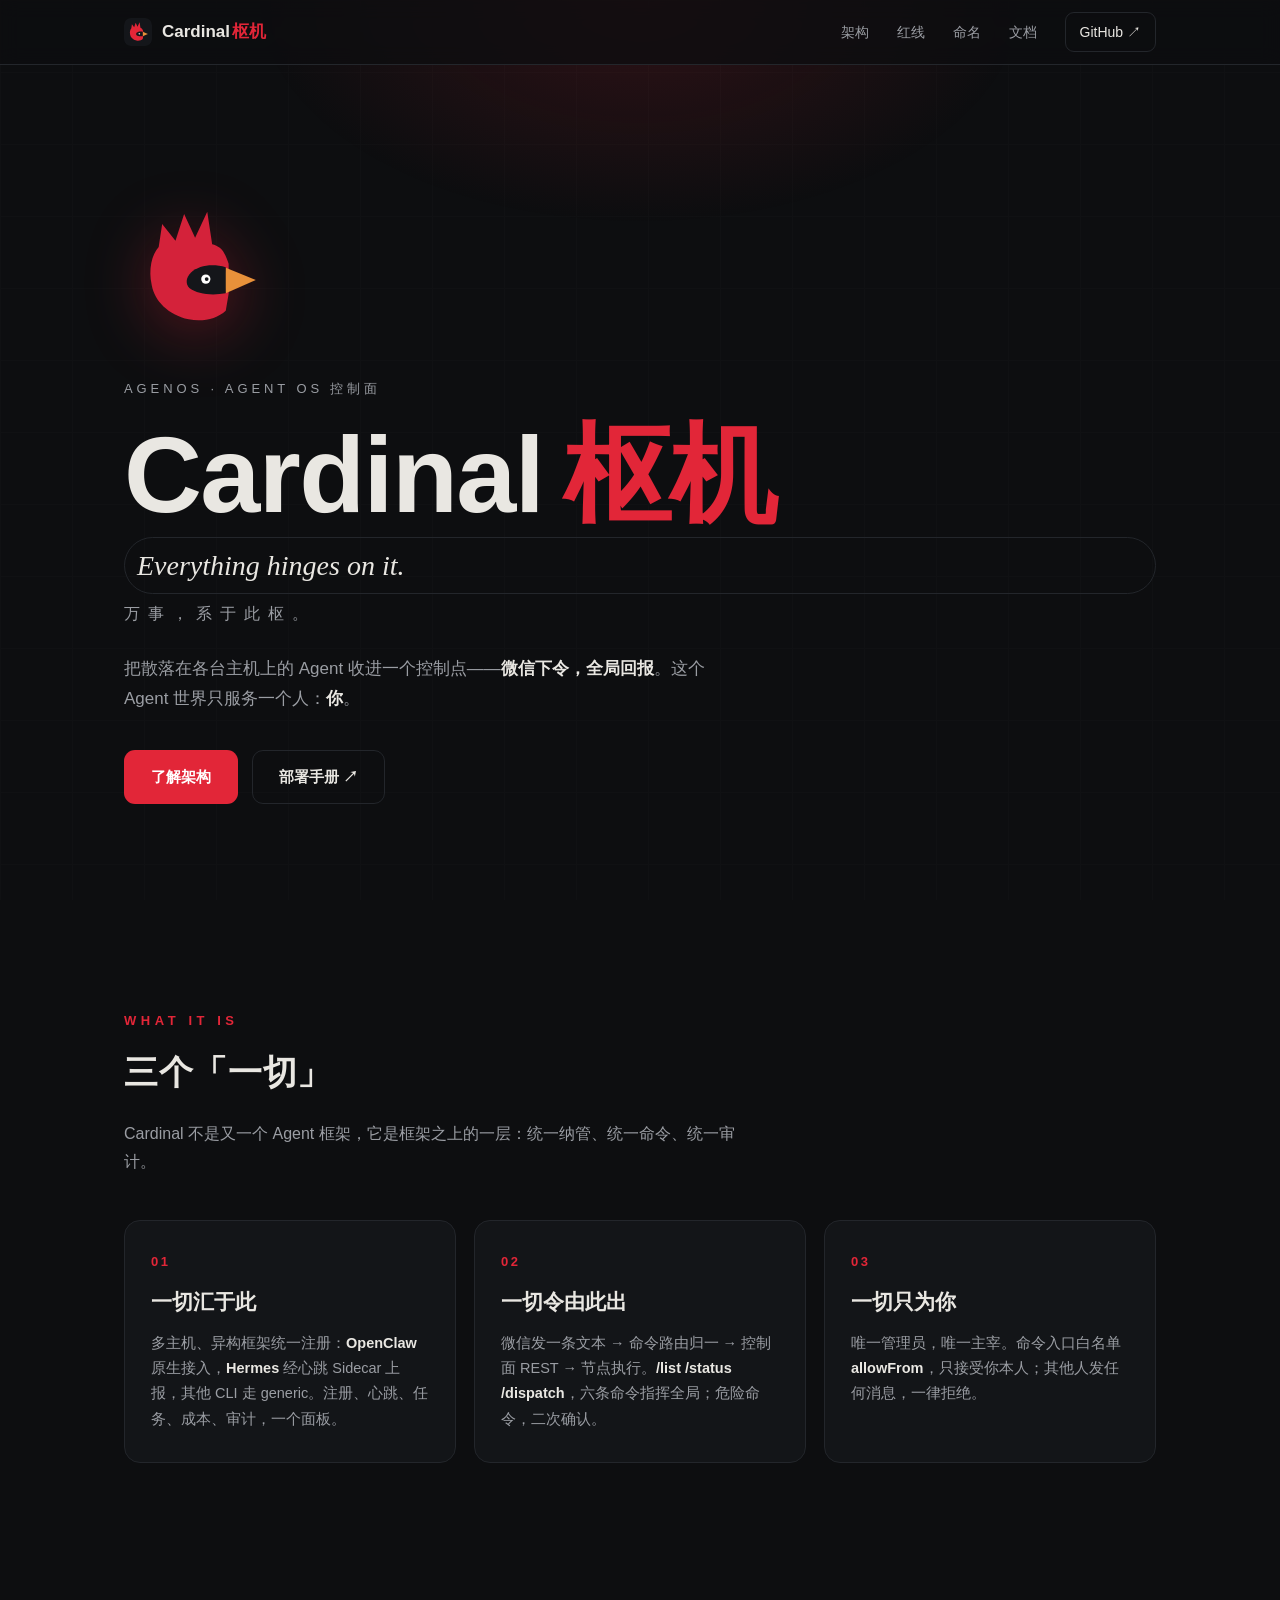
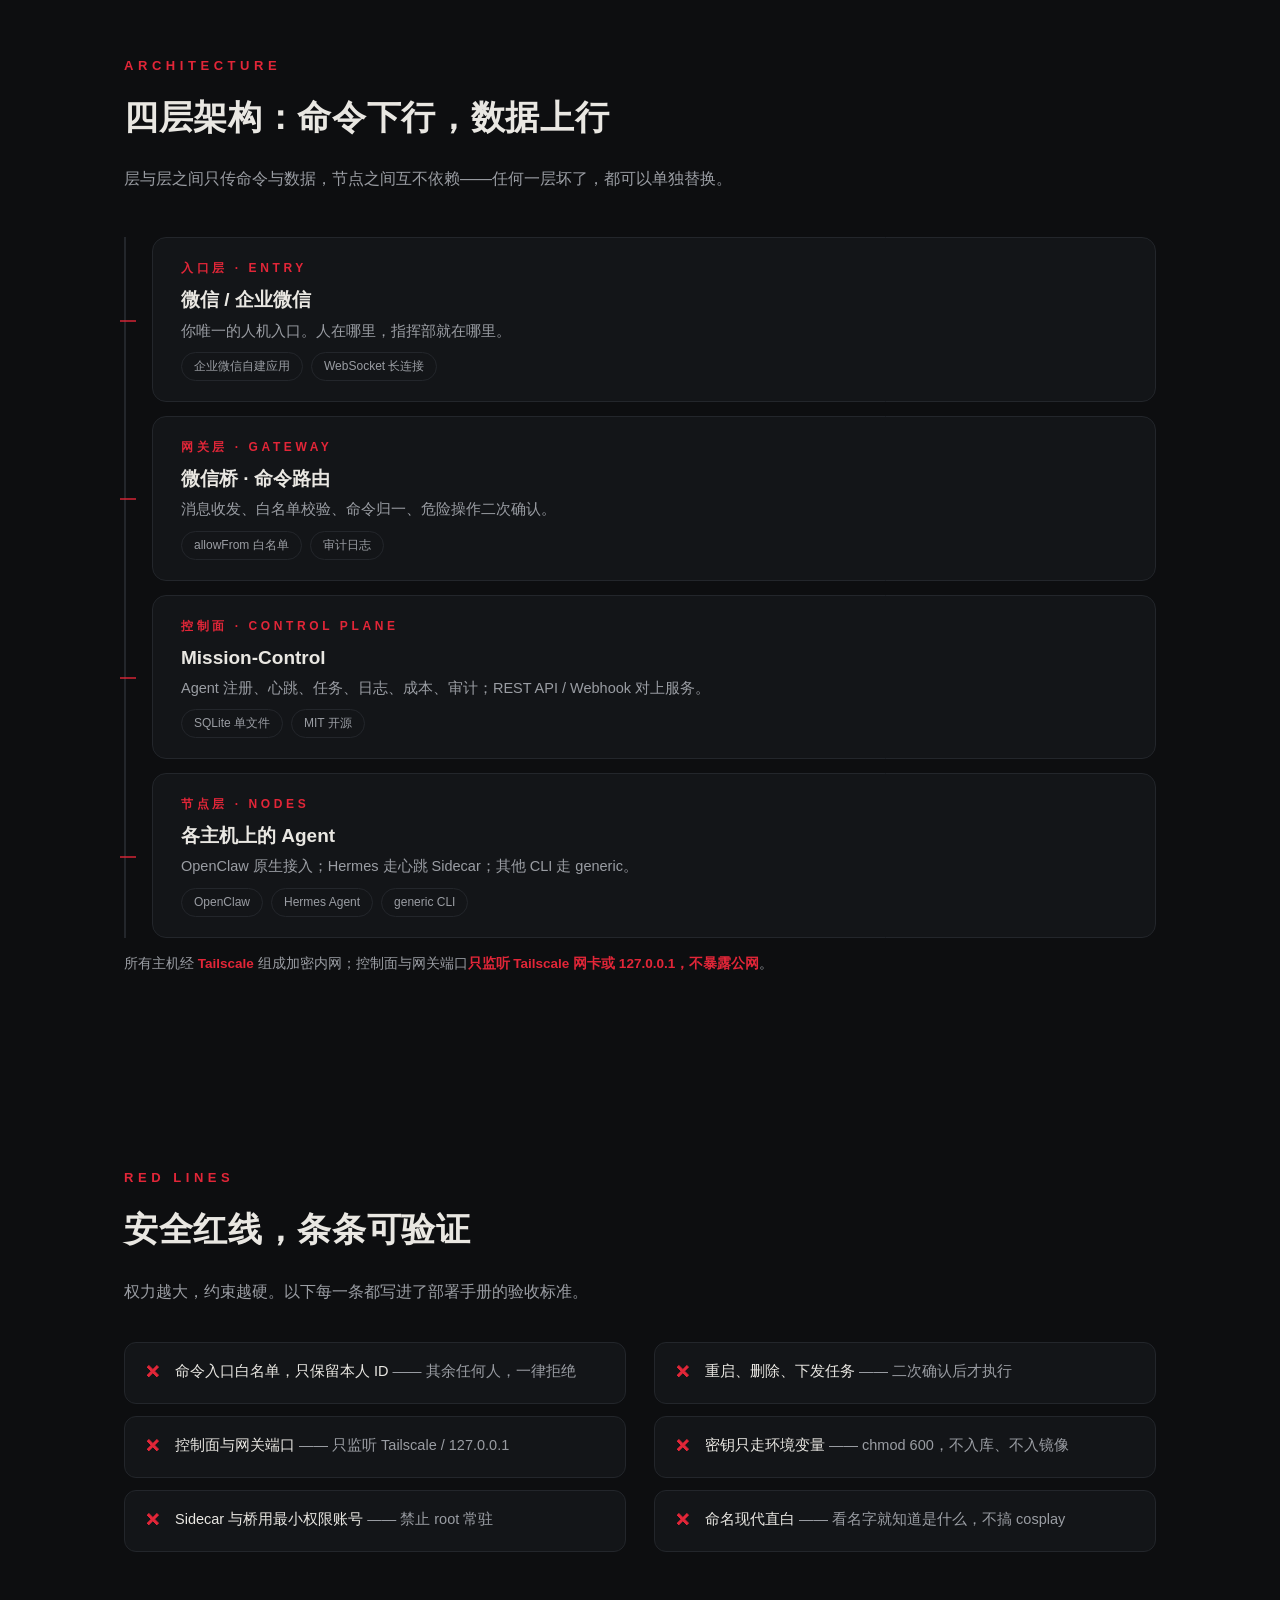
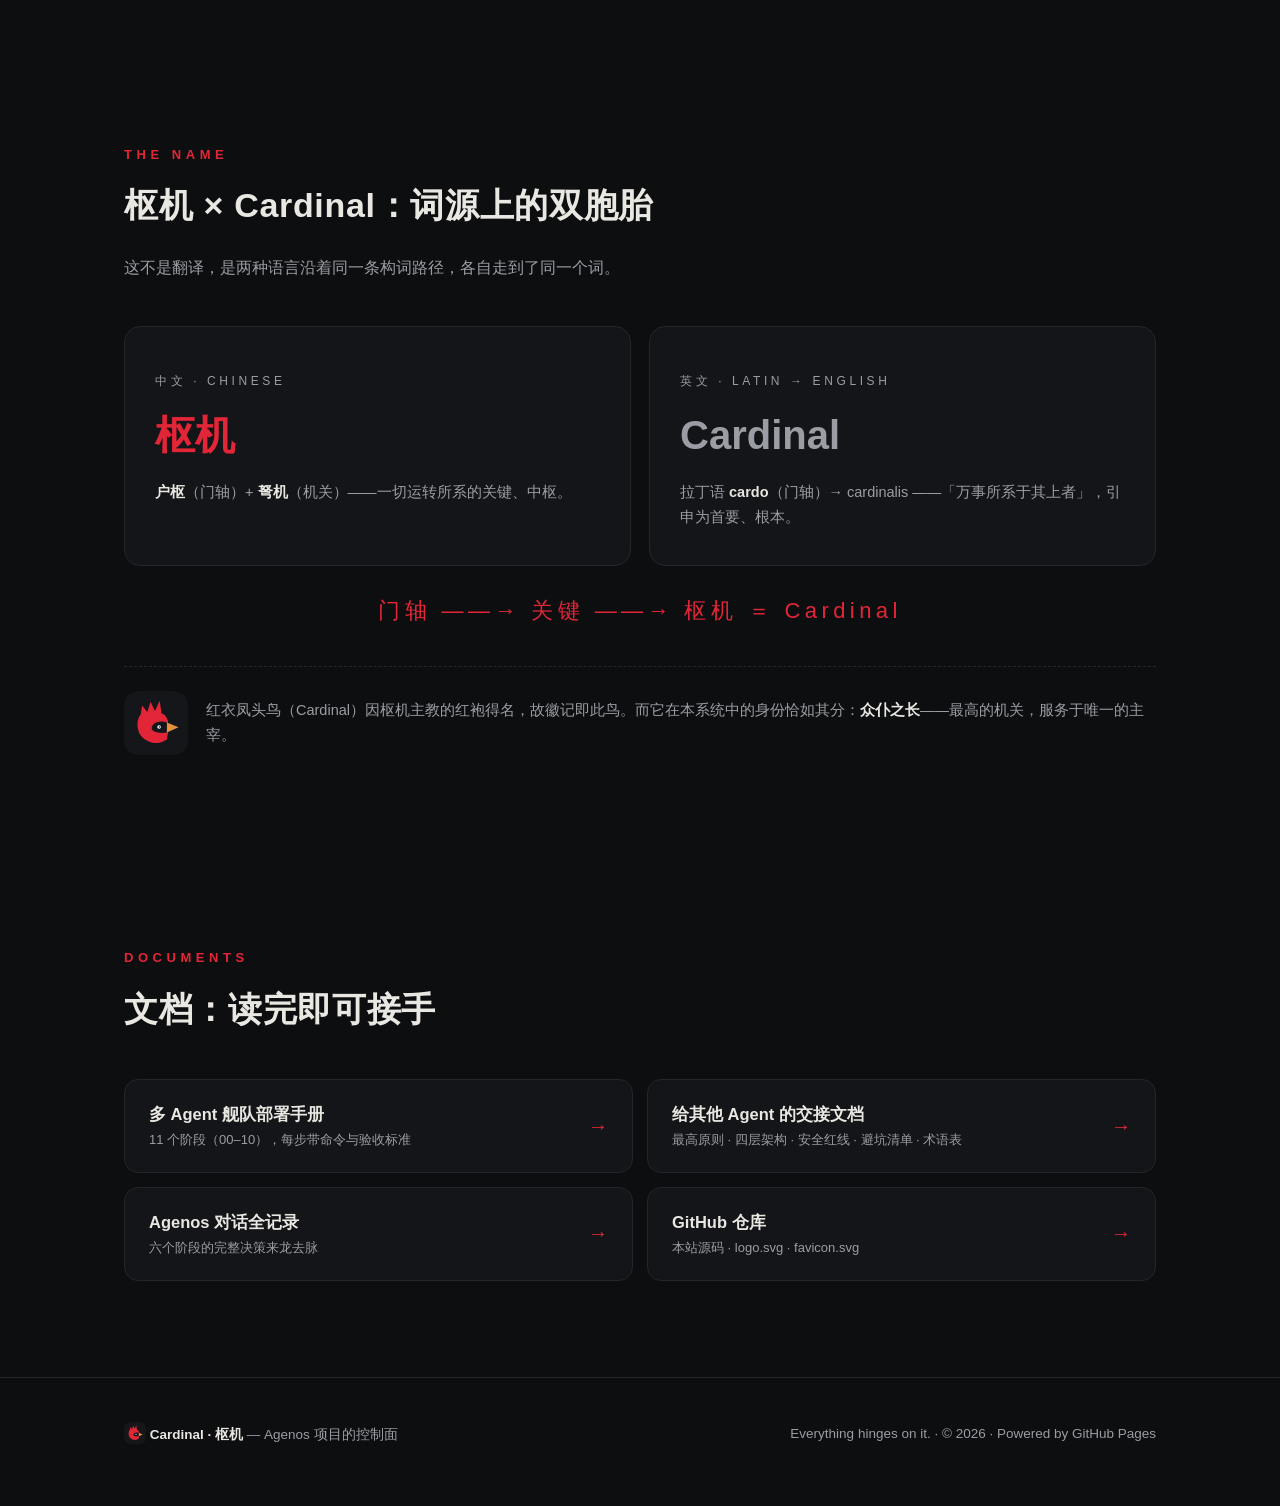
==== index.html @ f81f1de9 "Cardinal · 枢机 — official site - flat geometric cardinal bird logo (logo.svg / favicon.svg) - single-" ====
<!doctype html>
<html lang="zh-CN">
<head>
<meta charset="utf-8">
<meta name="viewport" content="width=device-width, initial-scale=1">
<title>Cardinal · 枢机 — 你的 Agent 世界的控制面</title>
<meta name="description" content="Cardinal（枢机）：把散落在各主机上的 Agent 收进一个控制点。微信下令，全局回报，只服务你一个人。Agenos 项目的控制面品牌。">
<link rel="icon" type="image/svg+xml" href="favicon.svg">
<meta property="og:title" content="Cardinal · 枢机">
<meta property="og:description" content="Everything hinges on it. 万事，系于此枢。">
<style>
  :root{
    --bg:#0D0E10; --bg2:#131518; --line:#23262B;
    --text:#E9E7E2; --muted:#9A9DA3;
    --red:#E22638; --red-deep:#A8122B; --amber:#E8913A;
  }
  *{box-sizing:border-box;margin:0;padding:0}
  html{scroll-behavior:smooth}
  body{
    background:var(--bg);color:var(--text);
    font-family:-apple-system,"Segoe UI","PingFang SC","Microsoft YaHei",sans-serif;
    line-height:1.75;-webkit-font-smoothing:antialiased;
  }
  /* 环境底纹：极淡网格 + 顶部红晕 */
  body::before{
    content:"";position:fixed;inset:0;z-index:-2;
    background-image:linear-gradient(var(--line) 1px,transparent 1px),linear-gradient(90deg,var(--line) 1px,transparent 1px);
    background-size:72px 72px;opacity:.14;
  }
  body::after{
    content:"";position:fixed;left:50%;top:-320px;transform:translateX(-50%);
    width:1100px;height:640px;z-index:-1;border-radius:50%;
    background:radial-gradient(closest-side,rgba(226,38,56,.16),transparent 70%);
    pointer-events:none;
  }
  .serif{font-family:Georgia,"Times New Roman",serif;font-style:italic}
  a{color:inherit;text-decoration:none}
  .wrap{max-width:1080px;margin:0 auto;padding:0 24px}
  section{padding:96px 0}
  .kicker{color:var(--red);font-size:13px;letter-spacing:.35em;text-transform:uppercase;font-weight:700}
  h2{font-size:34px;font-weight:800;margin:10px 0 18px;letter-spacing:.02em}
  .lead{color:var(--muted);max-width:640px}

  /* nav */
  nav{position:sticky;top:0;z-index:10;backdrop-filter:blur(10px);
    background:rgba(13,14,16,.78);border-bottom:1px solid var(--line)}
  .nav{display:flex;align-items:center;gap:28px;height:64px}
  .brand{display:flex;align-items:center;gap:10px;font-weight:800;font-size:17px}
  .brand img{width:28px;height:28px;border-radius:7px}
  .brand .zh{color:var(--red);margin-left:2px}
  .nav .sp{flex:1}
  .nav a.item{color:var(--muted);font-size:14px;transition:color .2s}
  .nav a.item:hover{color:var(--text)}
  .nav a.gh{border:1px solid var(--line);border-radius:9px;padding:7px 14px;font-size:14px;transition:.2s}
  .nav a.gh:hover{border-color:var(--red);color:var(--red)}

  /* hero */
  .hero{padding:130px 0 110px;text-align:left}
  .hero .eyebrow{color:var(--muted);font-size:13px;letter-spacing:.3em;text-transform:uppercase}
  .hero h1{font-size:clamp(56px,9vw,108px);font-weight:900;line-height:1.04;letter-spacing:-.015em;margin:18px 0 6px}
  .hero h1 .zh{color:var(--red);margin-left:.18em}
  .hero .tag{font-size:clamp(20px,3vw,28px);color:var(--text);opacity:.9}
  .hero .tag-zh{color:var(--muted);font-size:16px;margin-top:6px;letter-spacing:.5em}
  .hero p.desc{color:var(--muted);max-width:600px;margin:26px 0 36px;font-size:17px}
  .hero p.desc b{color:var(--text);font-weight:700}
  .cta{display:flex;gap:14px;flex-wrap:wrap}
  .btn{display:inline-block;border-radius:11px;padding:13px 26px;font-weight:700;font-size:15px;transition:.2s;border:1px solid transparent}
  .btn.primary{background:var(--red);color:#fff}
  .btn.primary:hover{background:#F0354D;transform:translateY(-1px)}
  .btn.ghost{border-color:var(--line);color:var(--text)}
  .btn.ghost:hover{border-color:var(--red);color:var(--red)}
  .hero .logo{width:148px;height:148px;margin-bottom:26px;filter:drop-shadow(0 12px 32px rgba(226,38,56,.35))}

  /* 三卡 */
  .grid3{display:grid;grid-template-columns:repeat(3,1fr);gap:18px;margin-top:44px}
  .card{background:var(--bg2);border:1px solid var(--line);border-radius:16px;padding:30px 26px;transition:.25s}
  .card:hover{border-color:rgba(226,38,56,.55);transform:translateY(-3px)}
  .card .no{font-size:13px;color:var(--red);font-weight:800;letter-spacing:.2em}
  .card h3{font-size:21px;margin:10px 0 10px}
  .card p{color:var(--muted);font-size:14.5px}
  .card p b{color:var(--text)}

  /* 架构层叠 */
  .layers{margin-top:44px;border-left:2px solid var(--line);padding-left:0}
  .layer{position:relative;padding:20px 28px;border:1px solid var(--line);border-radius:14px;background:var(--bg2);margin:0 0 14px 26px}
  .layer::before{content:"";position:absolute;left:-33px;top:50%;width:16px;height:2px;background:var(--red);opacity:.7}
  .layer .role{font-size:12px;letter-spacing:.3em;color:var(--red);font-weight:800;text-transform:uppercase}
  .layer h3{font-size:19px;margin:4px 0 2px}
  .layer p{color:var(--muted);font-size:14.5px}
  .layer .tags{margin-top:8px;display:flex;gap:8px;flex-wrap:wrap}
  .tag{font-size:12px;color:var(--muted);border:1px solid var(--line);border-radius:999px;padding:3px 12px}
  .flownote{color:var(--muted);font-size:13.5px;margin-top:10px}
  .flownote b{color:var(--red)}

  /* 红线 */
  .rules{margin-top:36px;display:grid;grid-template-columns:1fr 1fr;gap:12px 28px}
  .rule{display:flex;gap:14px;align-items:flex-start;background:var(--bg2);border:1px solid var(--line);border-radius:12px;padding:16px 20px}
  .rule .dot{color:var(--red);font-weight:900;font-size:16px;line-height:1.75}
  .rule p{font-size:14.5px;color:var(--text)}
  .rule p span{color:var(--muted)}

  /* 命名 */
  .namegrid{display:grid;grid-template-columns:1fr 1fr;gap:18px;margin-top:44px}
  .namecard{background:var(--bg2);border:1px solid var(--line);border-radius:16px;padding:34px 30px}
  .namecard .lang{color:var(--muted);font-size:12px;letter-spacing:.3em;text-transform:uppercase}
  .namecard .word{font-size:40px;font-weight:900;margin:8px 0 2px}
  .namecard .word.red{color:var(--red)}
  .namecard p{color:var(--muted);font-size:14.5px;margin-top:10px}
  .namecard p b{color:var(--text)}
  .eq{ text-align:center;color:var(--red);font-size:22px;margin:26px 0 0;letter-spacing:.2em}
  .birdnote{margin-top:36px;border-top:1px dashed var(--line);padding-top:24px;color:var(--muted);font-size:14.5px;display:flex;gap:18px;align-items:center}
  .birdnote img{width:64px;height:64px;flex:none;border-radius:14px}

  /* 文档 */
  .docs{display:grid;grid-template-columns:repeat(2,1fr);gap:14px;margin-top:40px}
  .doc{display:flex;justify-content:space-between;align-items:center;gap:16px;background:var(--bg2);
    border:1px solid var(--line);border-radius:14px;padding:20px 24px;transition:.2s}
  .doc:hover{border-color:var(--red);transform:translateY(-2px)}
  .doc h4{font-size:16.5px}
  .doc p{color:var(--muted);font-size:13px}
  .doc .arrow{color:var(--red);font-size:20px}

  footer{border-top:1px solid var(--line);padding:44px 0 60px;color:var(--muted);font-size:13.5px}
  footer .wrap{display:flex;justify-content:space-between;gap:16px;flex-wrap:wrap;align-items:center}
  footer b{color:var(--text)}
  footer .bird{width:22px;height:22px;border-radius:6px;vertical-align:-5px}

  /* 入场动画 */
  @keyframes rise{from{opacity:0;transform:translateY(18px)}to{opacity:1;transform:none}}
  .hero .eyebrow,.hero h1,.hero .tag,.hero .tag-zh,.hero .desc,.hero .cta,.hero .logo{animation:rise .7s ease both}
  .hero h1{animation-delay:.08s}.hero .tag{animation-delay:.16s}.hero .tag-zh{animation-delay:.22s}
  .hero .desc{animation-delay:.3s}.hero .cta{animation-delay:.38s}.hero .logo{animation-delay:0s}

  @media (max-width:820px){
    .grid3,.namegrid,.docs{grid-template-columns:1fr}
    .rules{grid-template-columns:1fr}
    section{padding:72px 0}
    .nav a.item{display:none}
  }
</style>
</head>
<body>

<nav>
  <div class="wrap nav">
    <a class="brand" href="#top">
      <img src="favicon.svg" alt="Cardinal 徽标">
      <span>Cardinal<span class="zh">枢机</span></span>
    </a>
    <span class="sp"></span>
    <a class="item" href="#arch">架构</a>
    <a class="item" href="#rules">红线</a>
    <a class="item" href="#name">命名</a>
    <a class="item" href="#docs">文档</a>
    <a class="gh" href="https://github.com/BitCook/Cardinal" target="_blank" rel="noopener">GitHub ↗</a>
  </div>
</nav>

<header class="hero" id="top">
  <div class="wrap">
    <img class="logo" src="logo.svg" alt="Cardinal 徽记：红衣凤头鸟">
    <p class="eyebrow">Agenos · Agent OS 控制面</p>
    <h1>Cardinal<span class="zh">枢机</span></h1>
    <p class="tag serif">Everything hinges on it.</p>
    <p class="tag-zh">万事，系于此枢。</p>
    <p class="desc">把散落在各台主机上的 Agent 收进一个控制点——<b>微信下令，全局回报</b>。这个 Agent 世界只服务一个人：<b>你</b>。</p>
    <div class="cta">
      <a class="btn primary" href="#arch">了解架构</a>
      <a class="btn ghost" href="https://4m9692y3g6zdz.doubao.link/app/app_17hb39p9gdc" target="_blank" rel="noopener">部署手册 ↗</a>
    </div>
  </div>
</header>

<section>
  <div class="wrap">
    <p class="kicker">What it is</p>
    <h2>三个「一切」</h2>
    <p class="lead">Cardinal 不是又一个 Agent 框架，它是框架之上的一层：统一纳管、统一命令、统一审计。</p>
    <div class="grid3">
      <div class="card">
        <p class="no">01</p>
        <h3>一切汇于此</h3>
        <p>多主机、异构框架统一注册：<b>OpenClaw</b> 原生接入，<b>Hermes</b> 经心跳 Sidecar 上报，其他 CLI 走 generic。注册、心跳、任务、成本、审计，一个面板。</p>
      </div>
      <div class="card">
        <p class="no">02</p>
        <h3>一切令由此出</h3>
        <p>微信发一条文本 → 命令路由归一 → 控制面 REST → 节点执行。<b>/list /status /dispatch</b>，六条命令指挥全局；危险命令，二次确认。</p>
      </div>
      <div class="card">
        <p class="no">03</p>
        <h3>一切只为你</h3>
        <p>唯一管理员，唯一主宰。命令入口白名单 <b>allowFrom</b>，只接受你本人；其他人发任何消息，一律拒绝。</p>
      </div>
    </div>
  </div>
</section>

<section id="arch">
  <div class="wrap">
    <p class="kicker">Architecture</p>
    <h2>四层架构：命令下行，数据上行</h2>
    <p class="lead">层与层之间只传命令与数据，节点之间互不依赖——任何一层坏了，都可以单独替换。</p>
    <div class="layers">
      <div class="layer">
        <p class="role">入口层 · Entry</p>
        <h3>微信 / 企业微信</h3>
        <p>你唯一的人机入口。人在哪里，指挥部就在哪里。</p>
        <div class="tags"><span class="tag">企业微信自建应用</span><span class="tag">WebSocket 长连接</span></div>
      </div>
      <div class="layer">
        <p class="role">网关层 · Gateway</p>
        <h3>微信桥 · 命令路由</h3>
        <p>消息收发、白名单校验、命令归一、危险操作二次确认。</p>
        <div class="tags"><span class="tag">allowFrom 白名单</span><span class="tag">审计日志</span></div>
      </div>
      <div class="layer">
        <p class="role">控制面 · Control Plane</p>
        <h3>Mission-Control</h3>
        <p>Agent 注册、心跳、任务、日志、成本、审计；REST API / Webhook 对上服务。</p>
        <div class="tags"><span class="tag">SQLite 单文件</span><span class="tag">MIT 开源</span></div>
      </div>
      <div class="layer">
        <p class="role">节点层 · Nodes</p>
        <h3>各主机上的 Agent</h3>
        <p>OpenClaw 原生接入；Hermes 走心跳 Sidecar；其他 CLI 走 generic。</p>
        <div class="tags"><span class="tag">OpenClaw</span><span class="tag">Hermes Agent</span><span class="tag">generic CLI</span></div>
      </div>
    </div>
    <p class="flownote">所有主机经 <b>Tailscale</b> 组成加密内网；控制面与网关端口<b>只监听 Tailscale 网卡或 127.0.0.1，不暴露公网</b>。</p>
  </div>
</section>

<section id="rules">
  <div class="wrap">
    <p class="kicker">Red Lines</p>
    <h2>安全红线，条条可验证</h2>
    <p class="lead">权力越大，约束越硬。以下每一条都写进了部署手册的验收标准。</p>
    <div class="rules">
      <div class="rule"><p class="dot">✕</p><p>命令入口白名单，只保留本人 ID<span> —— 其余任何人，一律拒绝</span></p></div>
      <div class="rule"><p class="dot">✕</p><p>重启、删除、下发任务<span> —— 二次确认后才执行</span></p></div>
      <div class="rule"><p class="dot">✕</p><p>控制面与网关端口<span> —— 只监听 Tailscale / 127.0.0.1</span></p></div>
      <div class="rule"><p class="dot">✕</p><p>密钥只走环境变量<span> —— chmod 600，不入库、不入镜像</span></p></div>
      <div class="rule"><p class="dot">✕</p><p>Sidecar 与桥用最小权限账号<span> —— 禁止 root 常驻</span></p></div>
      <div class="rule"><p class="dot">✕</p><p>命名现代直白<span> —— 看名字就知道是什么，不搞 cosplay</span></p></div>
    </div>
  </div>
</section>

<section id="name">
  <div class="wrap">
    <p class="kicker">The Name</p>
    <h2>枢机 × Cardinal：词源上的双胞胎</h2>
    <p class="lead">这不是翻译，是两种语言沿着同一条构词路径，各自走到了同一个词。</p>
    <div class="namegrid">
      <div class="namecard">
        <p class="lang">中文 · Chinese</p>
        <p class="word red">枢机</p>
        <p><b>户枢</b>（门轴）+ <b>弩机</b>（机关）——一切运转所系的关键、中枢。</p>
      </div>
      <div class="namecard">
        <p class="lang">英文 · Latin → English</p>
        <p class="word">Cardinal</p>
        <p>拉丁语 <b>cardo</b>（门轴）→ cardinalis ——「万事所系于其上者」，引申为首要、根本。</p>
      </div>
    </div>
    <p class="eq">门轴 ——→ 关键 ——→ 枢机 ＝ Cardinal</p>
    <div class="birdnote">
      <img src="favicon.svg" alt="Cardinal bird">
      <p>红衣凤头鸟（Cardinal）因枢机主教的红袍得名，故徽记即此鸟。而它在本系统中的身份恰如其分：<b style="color:var(--text)">众仆之长</b>——最高的机关，服务于唯一的主宰。</p>
    </div>
  </div>
</section>

<section id="docs">
  <div class="wrap">
    <p class="kicker">Documents</p>
    <h2>文档：读完即可接手</h2>
    <div class="docs">
      <a class="doc" href="https://4m9692y3g6zdz.doubao.link/app/app_17hb39p9gdc" target="_blank" rel="noopener">
        <span><h4>多 Agent 舰队部署手册</h4><p>11 个阶段（00–10），每步带命令与验收标准</p></span><span class="arrow">→</span>
      </a>
      <a class="doc" href="https://4m9692y3g6zdz.doubao.link/app/app_17hb8aveamv" target="_blank" rel="noopener">
        <span><h4>给其他 Agent 的交接文档</h4><p>最高原则 · 四层架构 · 安全红线 · 避坑清单 · 术语表</p></span><span class="arrow">→</span>
      </a>
      <a class="doc" href="https://4m9692y3g6zdz.doubao.link/app/app_17hb8avchb0" target="_blank" rel="noopener">
        <span><h4>Agenos 对话全记录</h4><p>六个阶段的完整决策来龙去脉</p></span><span class="arrow">→</span>
      </a>
      <a class="doc" href="https://github.com/BitCook/Cardinal" target="_blank" rel="noopener">
        <span><h4>GitHub 仓库</h4><p>本站源码 · logo.svg · favicon.svg</p></span><span class="arrow">→</span>
      </a>
    </div>
  </div>
</section>

<footer>
  <div class="wrap">
    <span><img class="bird" src="favicon.svg" alt=""> <b>Cardinal · 枢机</b> — Agenos 项目的控制面</span>
    <span>Everything hinges on it. · © 2026 · Powered by GitHub Pages</span>
  </div>
</footer>

</body>
</html>
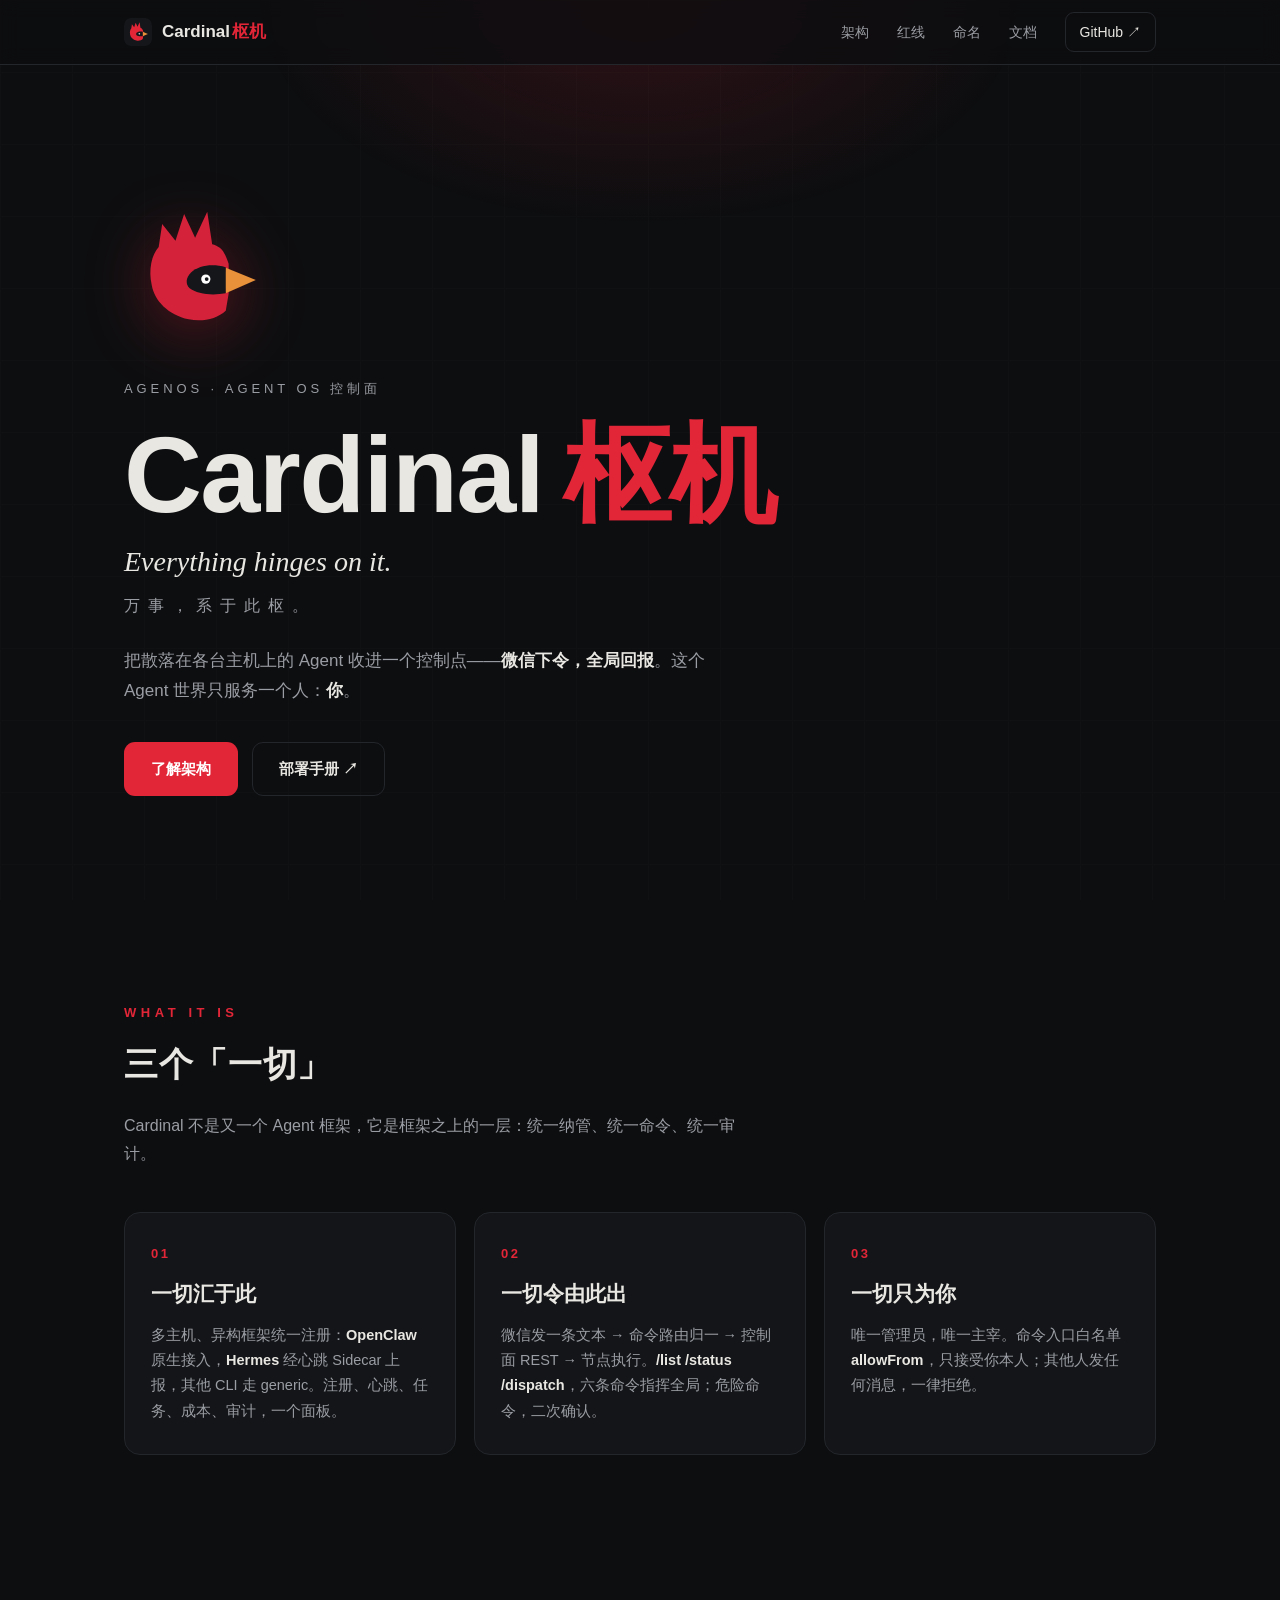
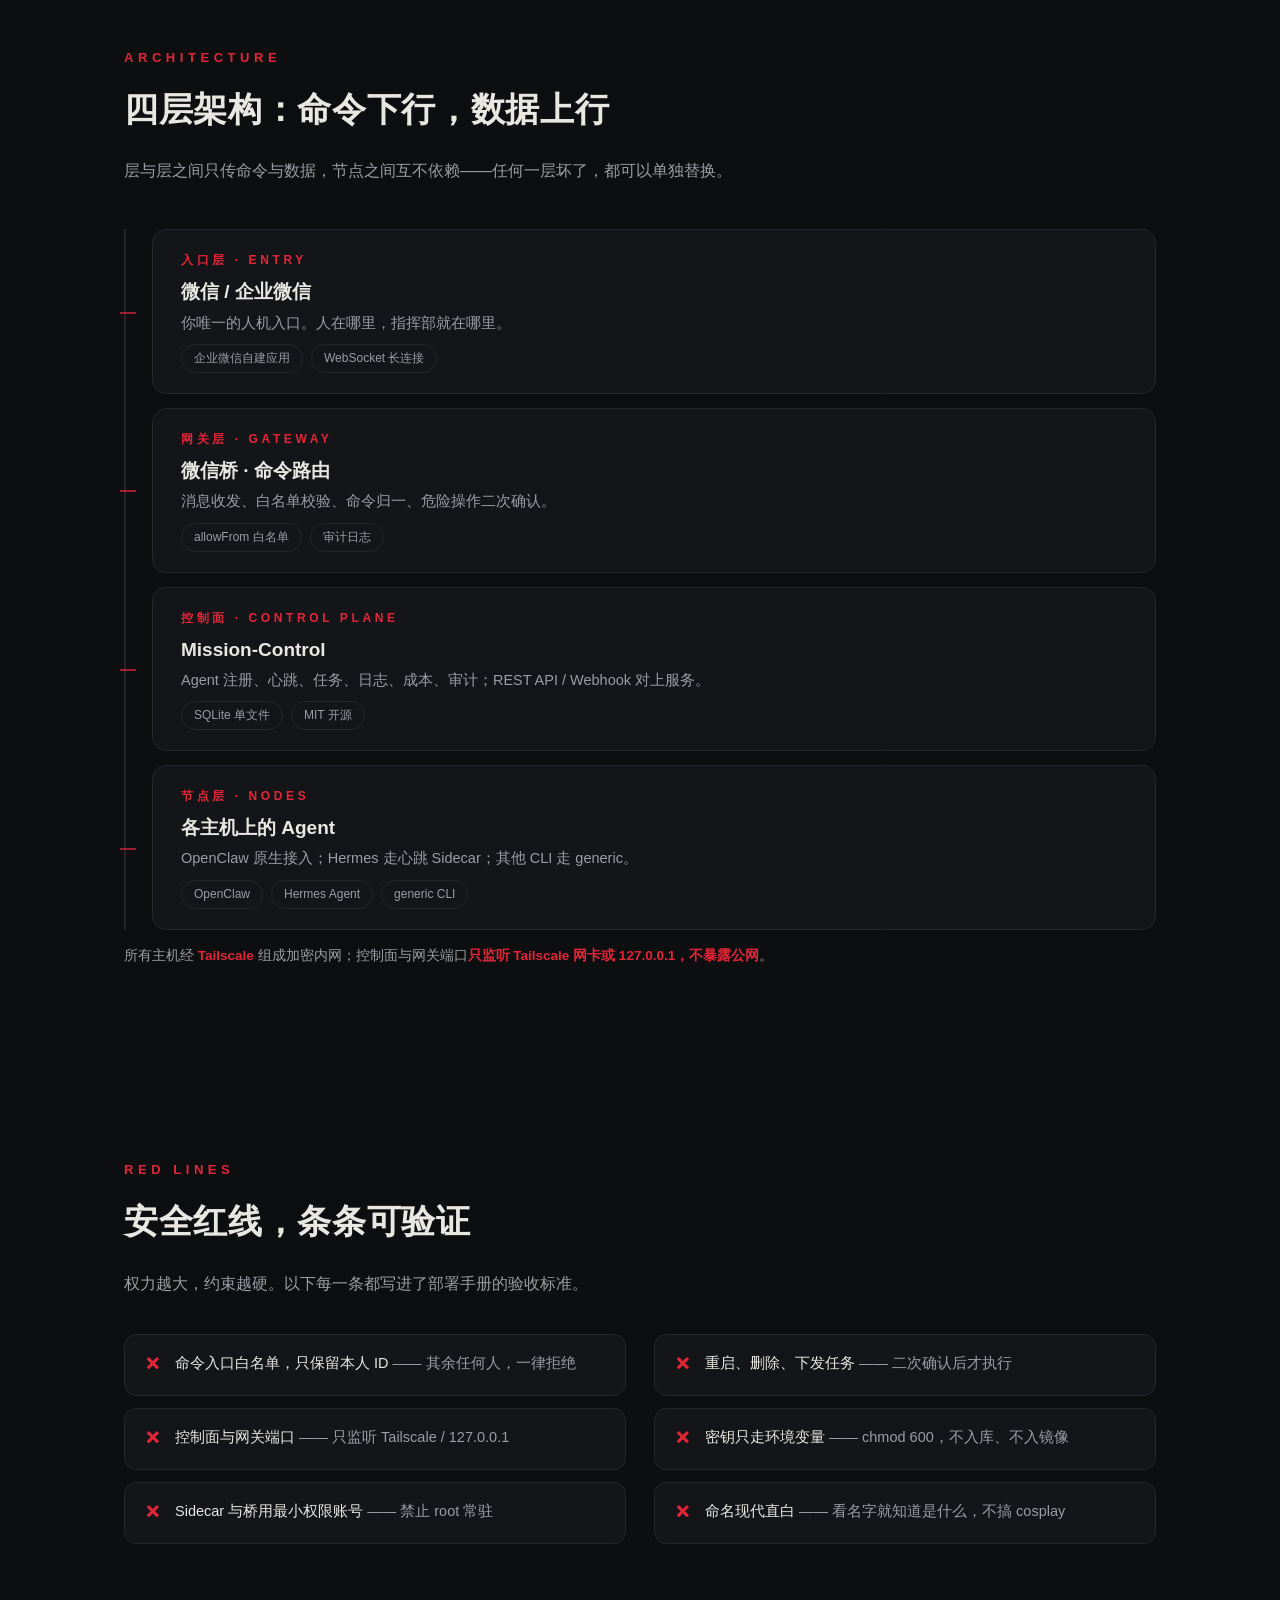
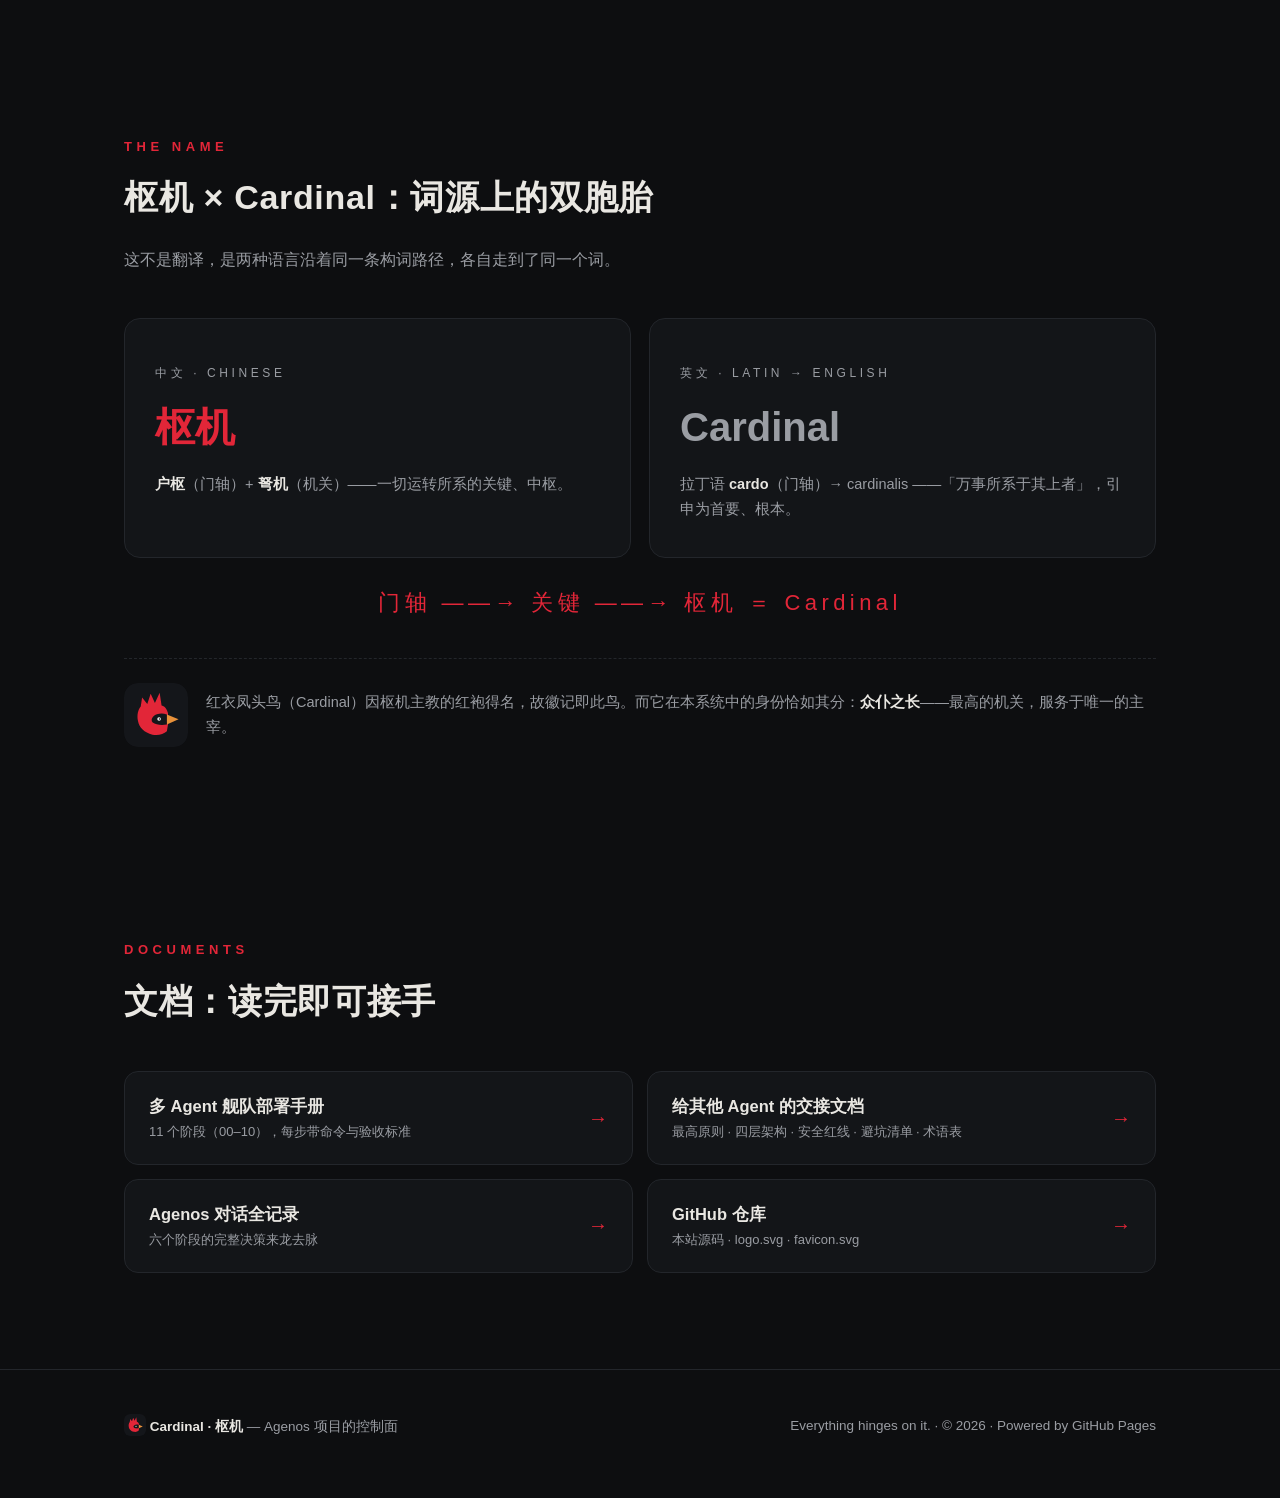
==== commit f88b49f9: "fix: scope pill style to .layer .tag — remove stray border around hero tagline" ====
--- a/index.html
+++ b/index.html
@@ -88,7 +88,7 @@
   .layer h3{font-size:19px;margin:4px 0 2px}
   .layer p{color:var(--muted);font-size:14.5px}
   .layer .tags{margin-top:8px;display:flex;gap:8px;flex-wrap:wrap}
-  .tag{font-size:12px;color:var(--muted);border:1px solid var(--line);border-radius:999px;padding:3px 12px}
+  .layer .tag{font-size:12px;color:var(--muted);border:1px solid var(--line);border-radius:999px;padding:3px 12px}
   .flownote{color:var(--muted);font-size:13.5px;margin-top:10px}
   .flownote b{color:var(--red)}
 
@@ -152,7 +152,7 @@
     <a class="item" href="#rules">红线</a>
     <a class="item" href="#name">命名</a>
     <a class="item" href="#docs">文档</a>
-    <a class="gh" href="https://github.com/BitCook/Cardinal" target="_blank" rel="noopener">GitHub ↗</a>
+    <a class="gh" href="https://github.com/bit-cook/Cardinal" target="_blank" rel="noopener">GitHub ↗</a>
   </div>
 </nav>
 
@@ -286,7 +286,7 @@
       <a class="doc" href="https://4m9692y3g6zdz.doubao.link/app/app_17hb8avchb0" target="_blank" rel="noopener">
         <span><h4>Agenos 对话全记录</h4><p>六个阶段的完整决策来龙去脉</p></span><span class="arrow">→</span>
       </a>
-      <a class="doc" href="https://github.com/BitCook/Cardinal" target="_blank" rel="noopener">
+      <a class="doc" href="https://github.com/bit-cook/Cardinal" target="_blank" rel="noopener">
         <span><h4>GitHub 仓库</h4><p>本站源码 · logo.svg · favicon.svg</p></span><span class="arrow">→</span>
       </a>
     </div>
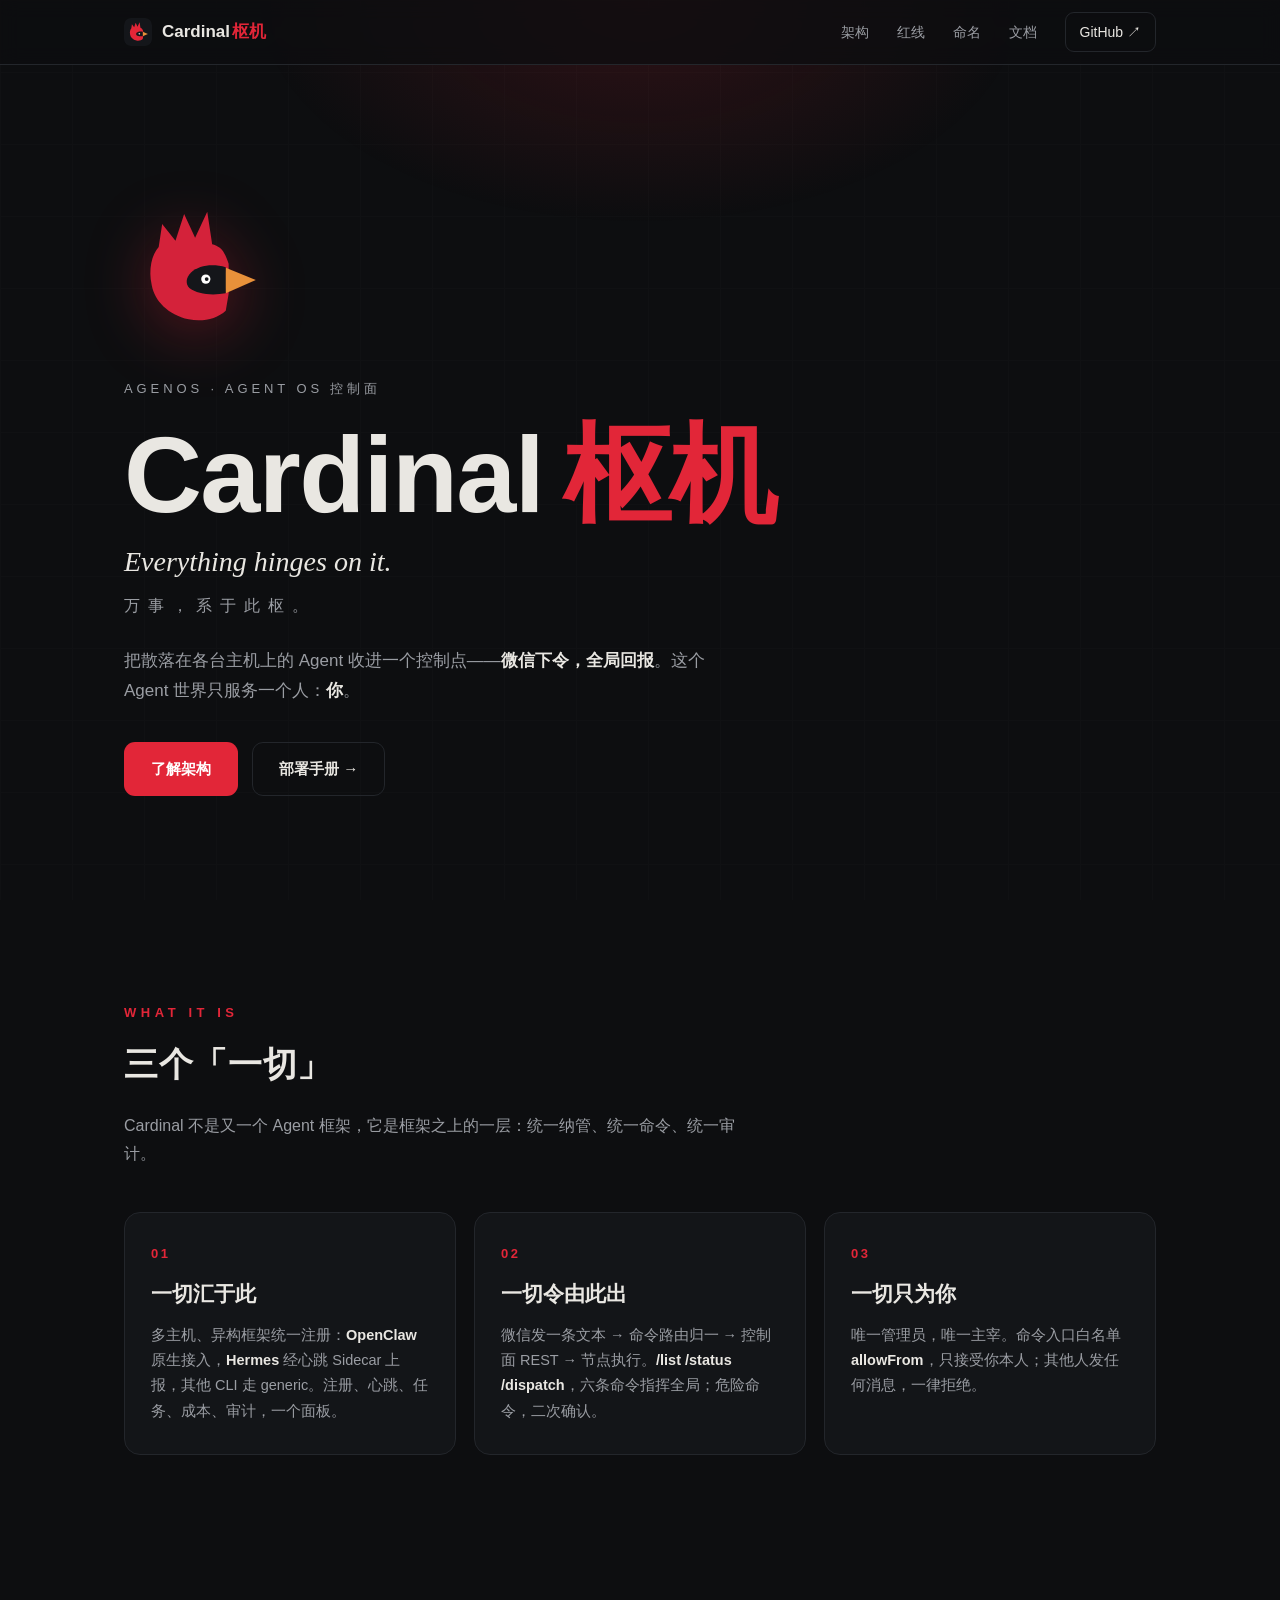
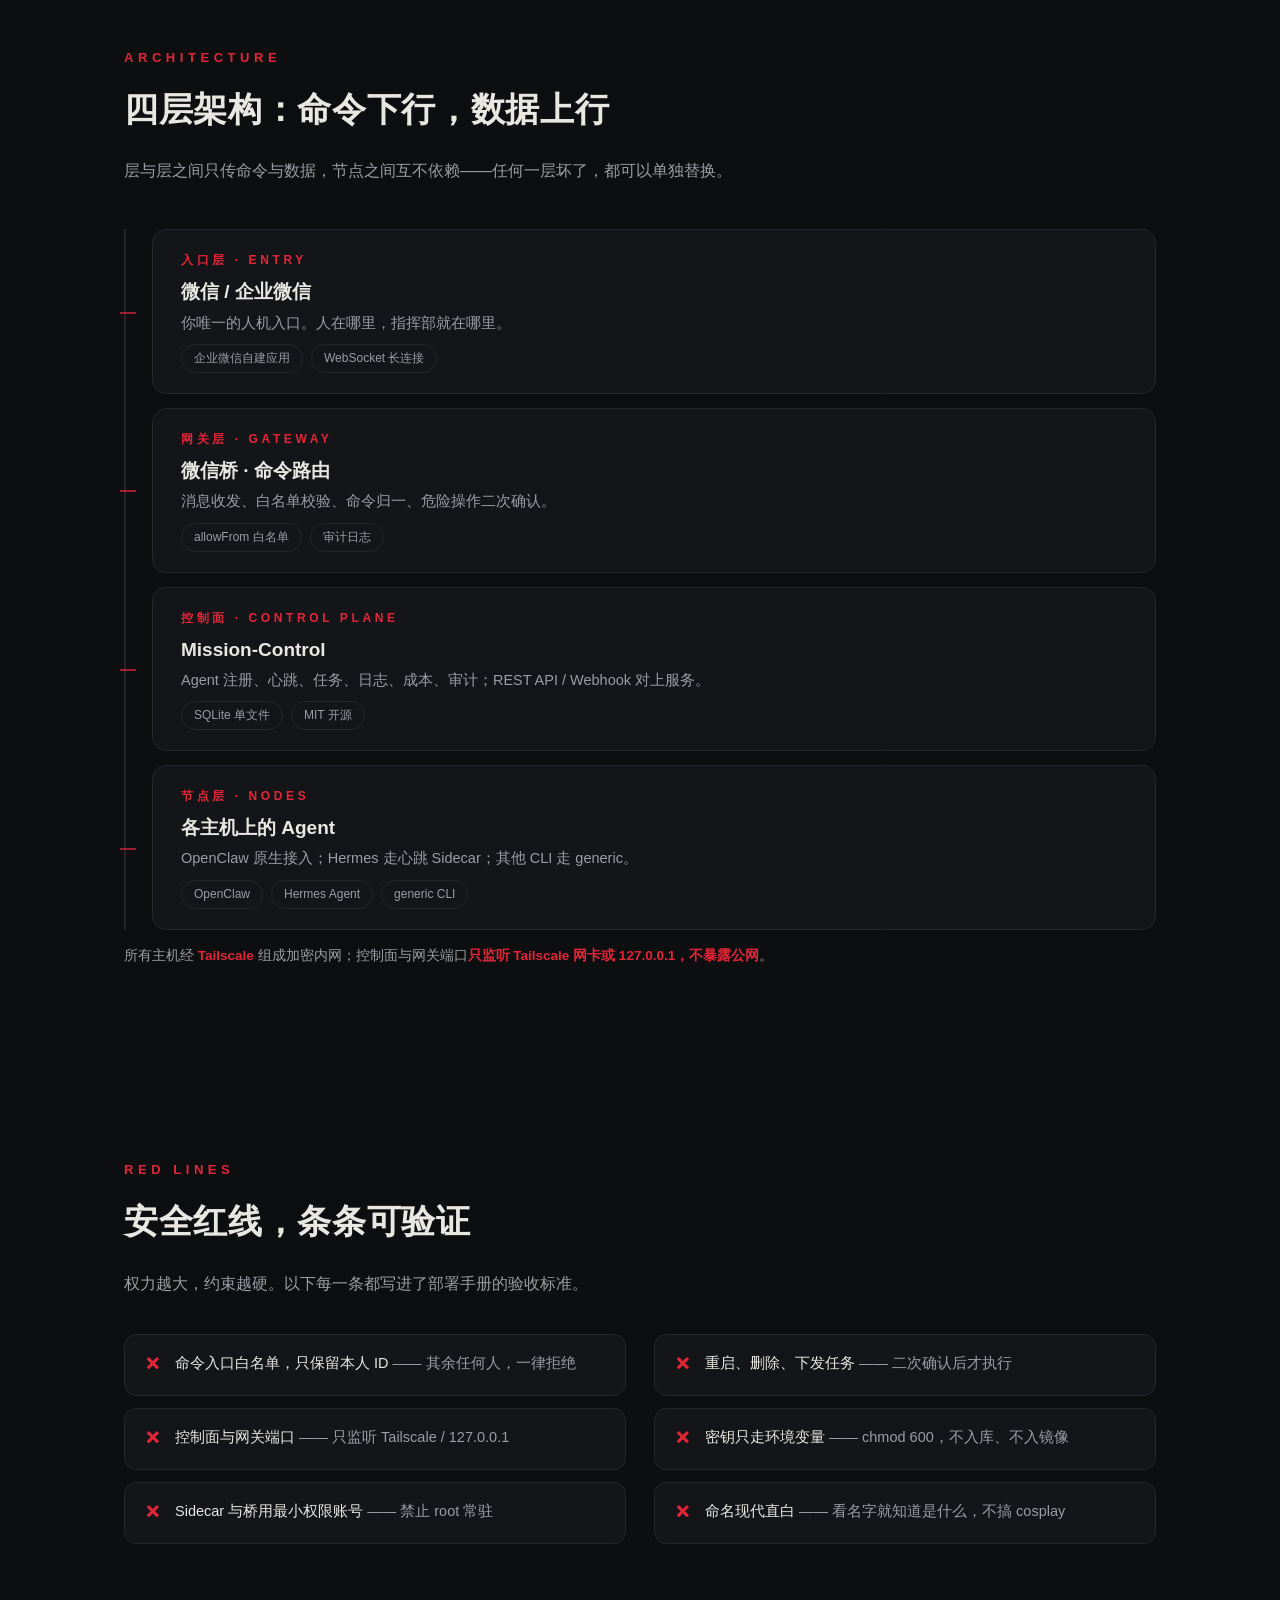
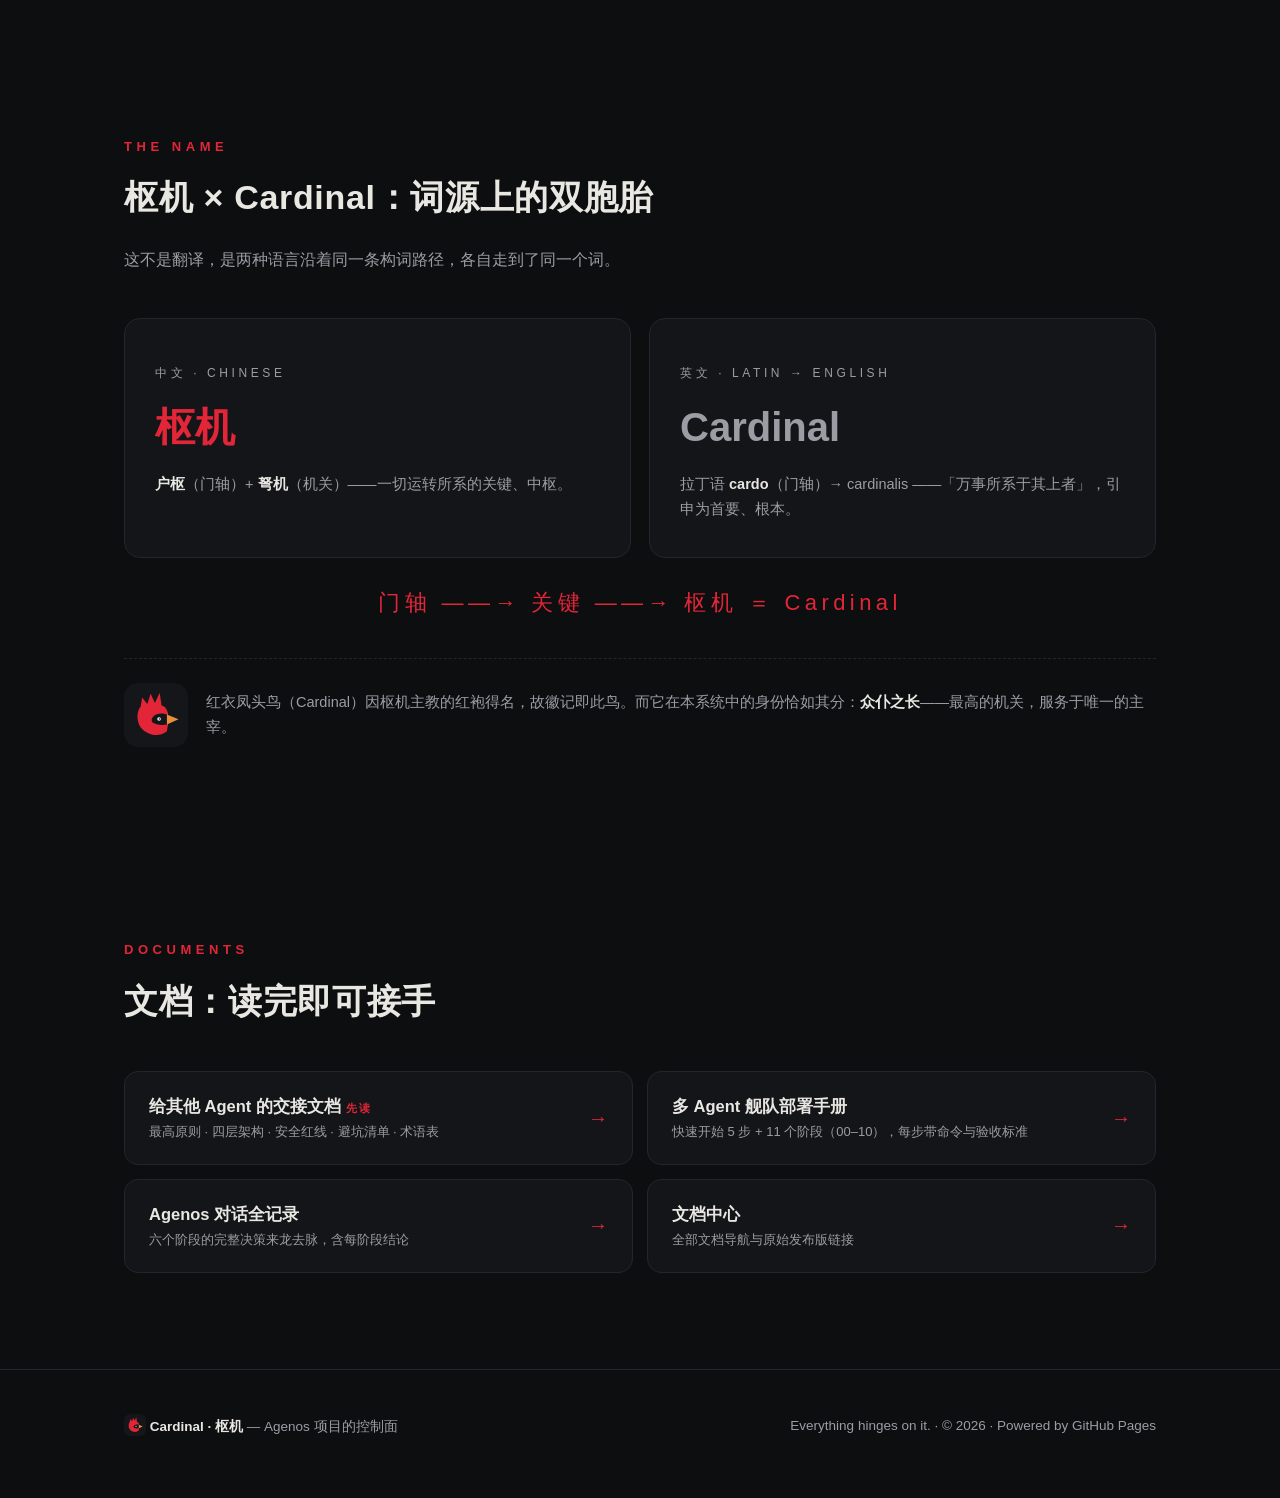
==== commit c0932cd5: "docs: migrate Agenos docs suite into /docs with Cardinal design - docs/index.html  hub with reading " ====
--- a/index.html
+++ b/index.html
@@ -166,7 +166,7 @@
     <p class="desc">把散落在各台主机上的 Agent 收进一个控制点——<b>微信下令，全局回报</b>。这个 Agent 世界只服务一个人：<b>你</b>。</p>
     <div class="cta">
       <a class="btn primary" href="#arch">了解架构</a>
-      <a class="btn ghost" href="https://4m9692y3g6zdz.doubao.link/app/app_17hb39p9gdc" target="_blank" rel="noopener">部署手册 ↗</a>
+      <a class="btn ghost" href="docs/runbook.html">部署手册 →</a>
     </div>
   </div>
 </header>
@@ -277,17 +277,17 @@
     <p class="kicker">Documents</p>
     <h2>文档：读完即可接手</h2>
     <div class="docs">
-      <a class="doc" href="https://4m9692y3g6zdz.doubao.link/app/app_17hb39p9gdc" target="_blank" rel="noopener">
-        <span><h4>多 Agent 舰队部署手册</h4><p>11 个阶段（00–10），每步带命令与验收标准</p></span><span class="arrow">→</span>
+      <a class="doc" href="docs/handover.html">
+        <span><h4>给其他 Agent 的交接文档 <span style="color:var(--red);font-size:11px;letter-spacing:.2em">先读</span></h4><p>最高原则 · 四层架构 · 安全红线 · 避坑清单 · 术语表</p></span><span class="arrow">→</span>
       </a>
-      <a class="doc" href="https://4m9692y3g6zdz.doubao.link/app/app_17hb8aveamv" target="_blank" rel="noopener">
-        <span><h4>给其他 Agent 的交接文档</h4><p>最高原则 · 四层架构 · 安全红线 · 避坑清单 · 术语表</p></span><span class="arrow">→</span>
+      <a class="doc" href="docs/runbook.html">
+        <span><h4>多 Agent 舰队部署手册</h4><p>快速开始 5 步 + 11 个阶段（00–10），每步带命令与验收标准</p></span><span class="arrow">→</span>
       </a>
-      <a class="doc" href="https://4m9692y3g6zdz.doubao.link/app/app_17hb8avchb0" target="_blank" rel="noopener">
-        <span><h4>Agenos 对话全记录</h4><p>六个阶段的完整决策来龙去脉</p></span><span class="arrow">→</span>
+      <a class="doc" href="docs/record.html">
+        <span><h4>Agenos 对话全记录</h4><p>六个阶段的完整决策来龙去脉，含每阶段结论</p></span><span class="arrow">→</span>
       </a>
-      <a class="doc" href="https://github.com/bit-cook/Cardinal" target="_blank" rel="noopener">
-        <span><h4>GitHub 仓库</h4><p>本站源码 · logo.svg · favicon.svg</p></span><span class="arrow">→</span>
+      <a class="doc" href="docs/index.html">
+        <span><h4>文档中心</h4><p>全部文档导航与原始发布版链接</p></span><span class="arrow">→</span>
       </a>
     </div>
   </div>
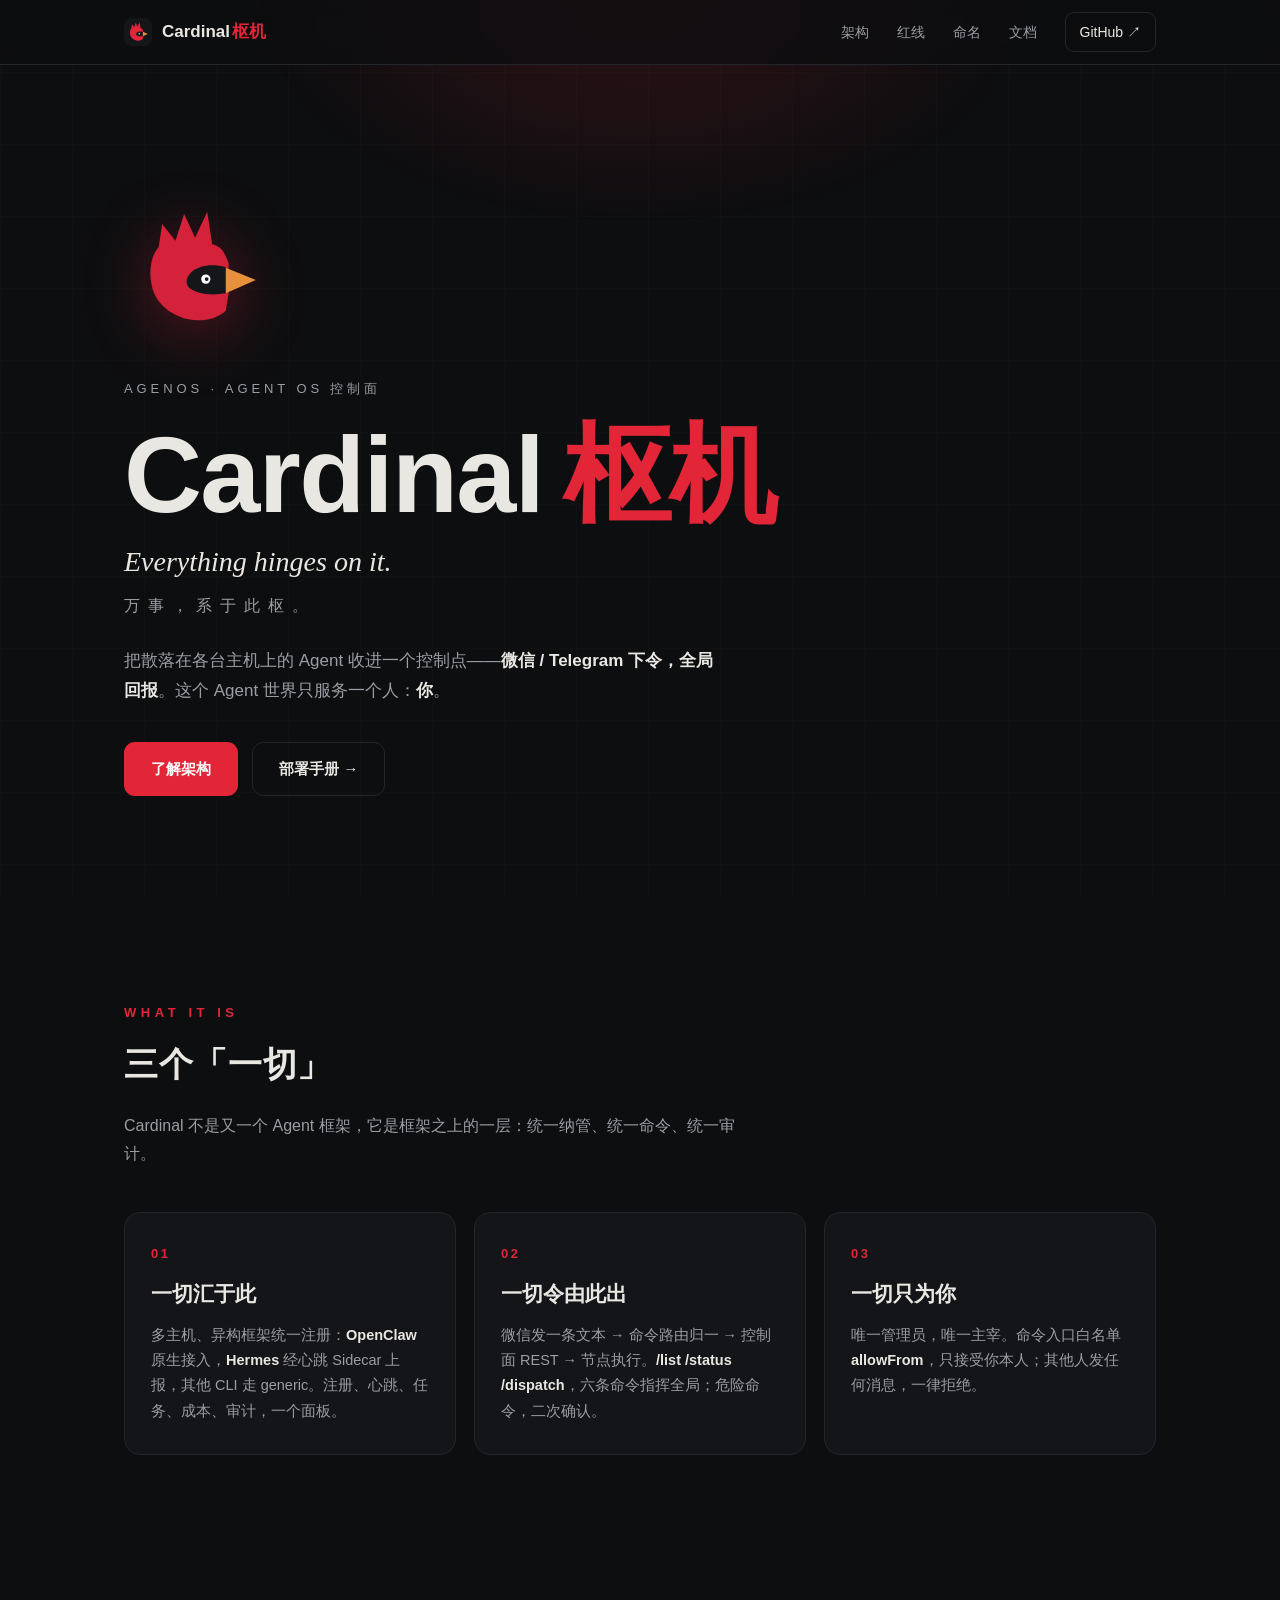
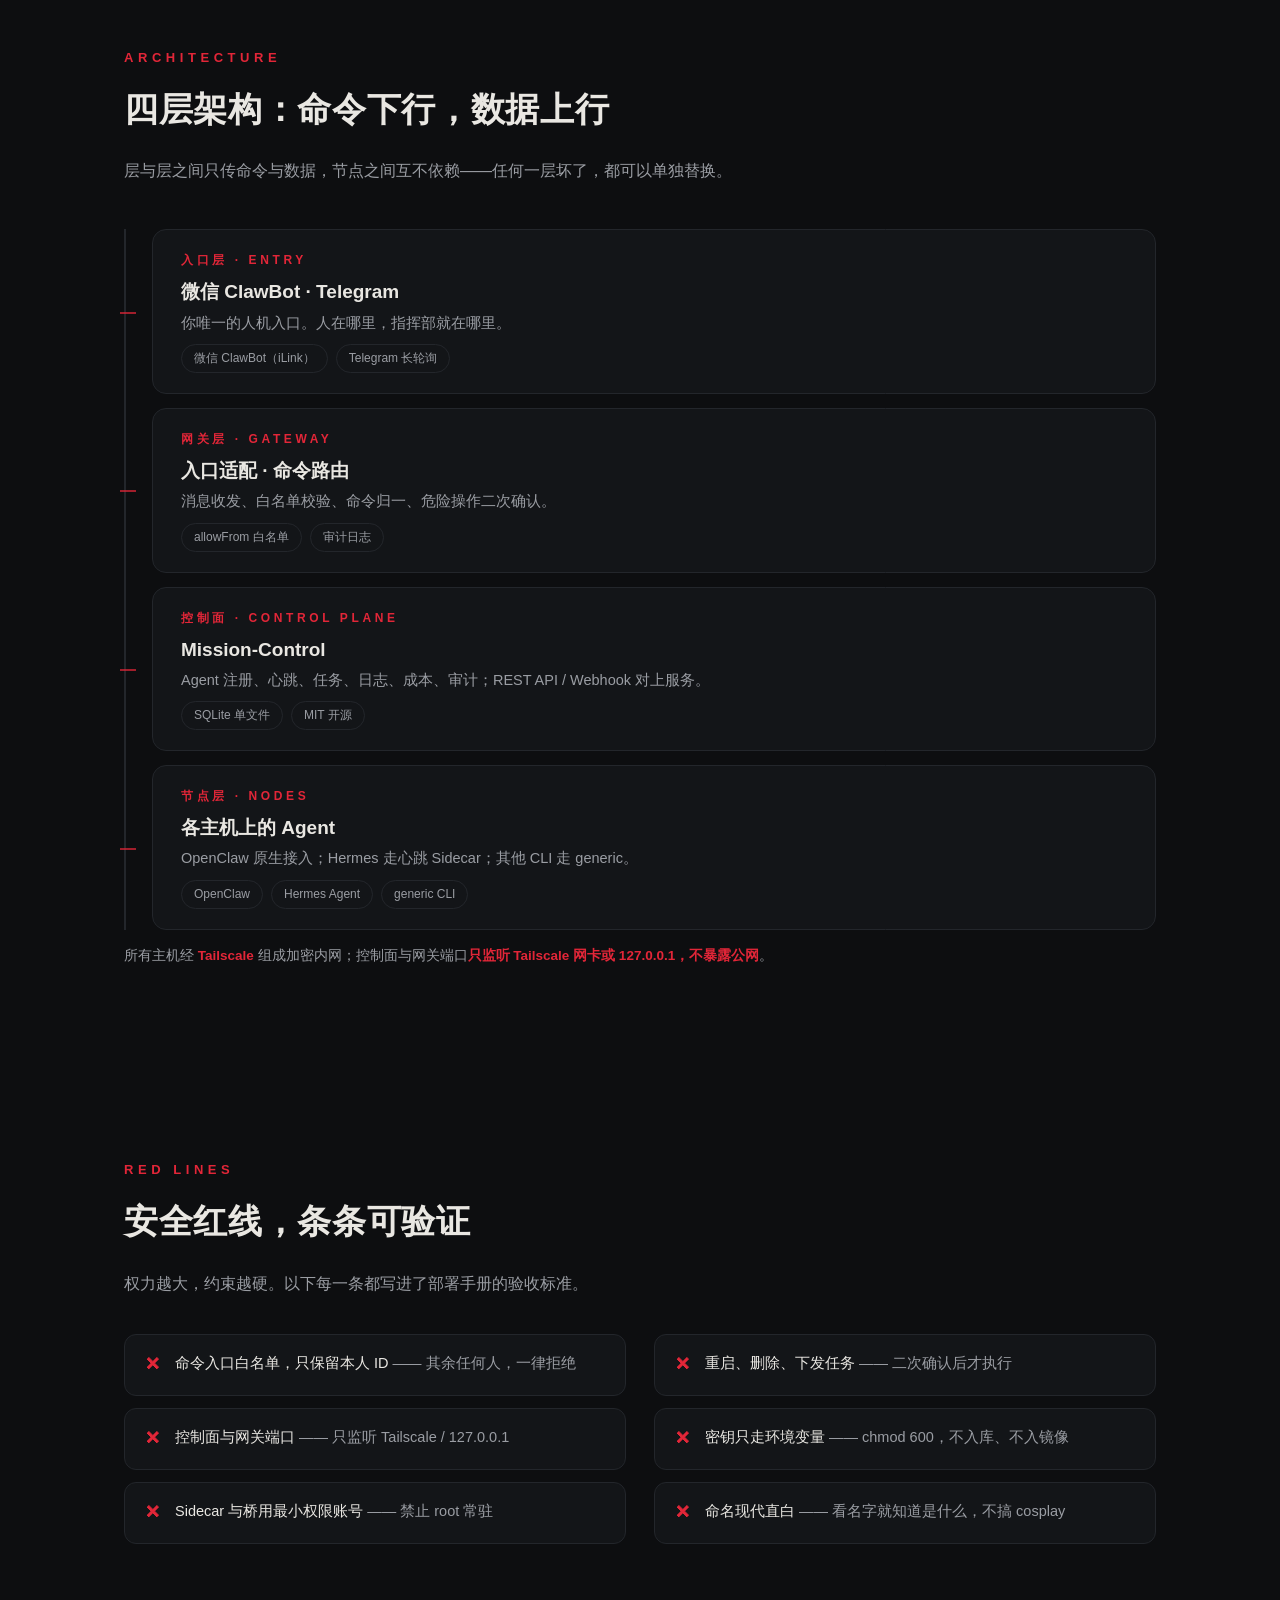
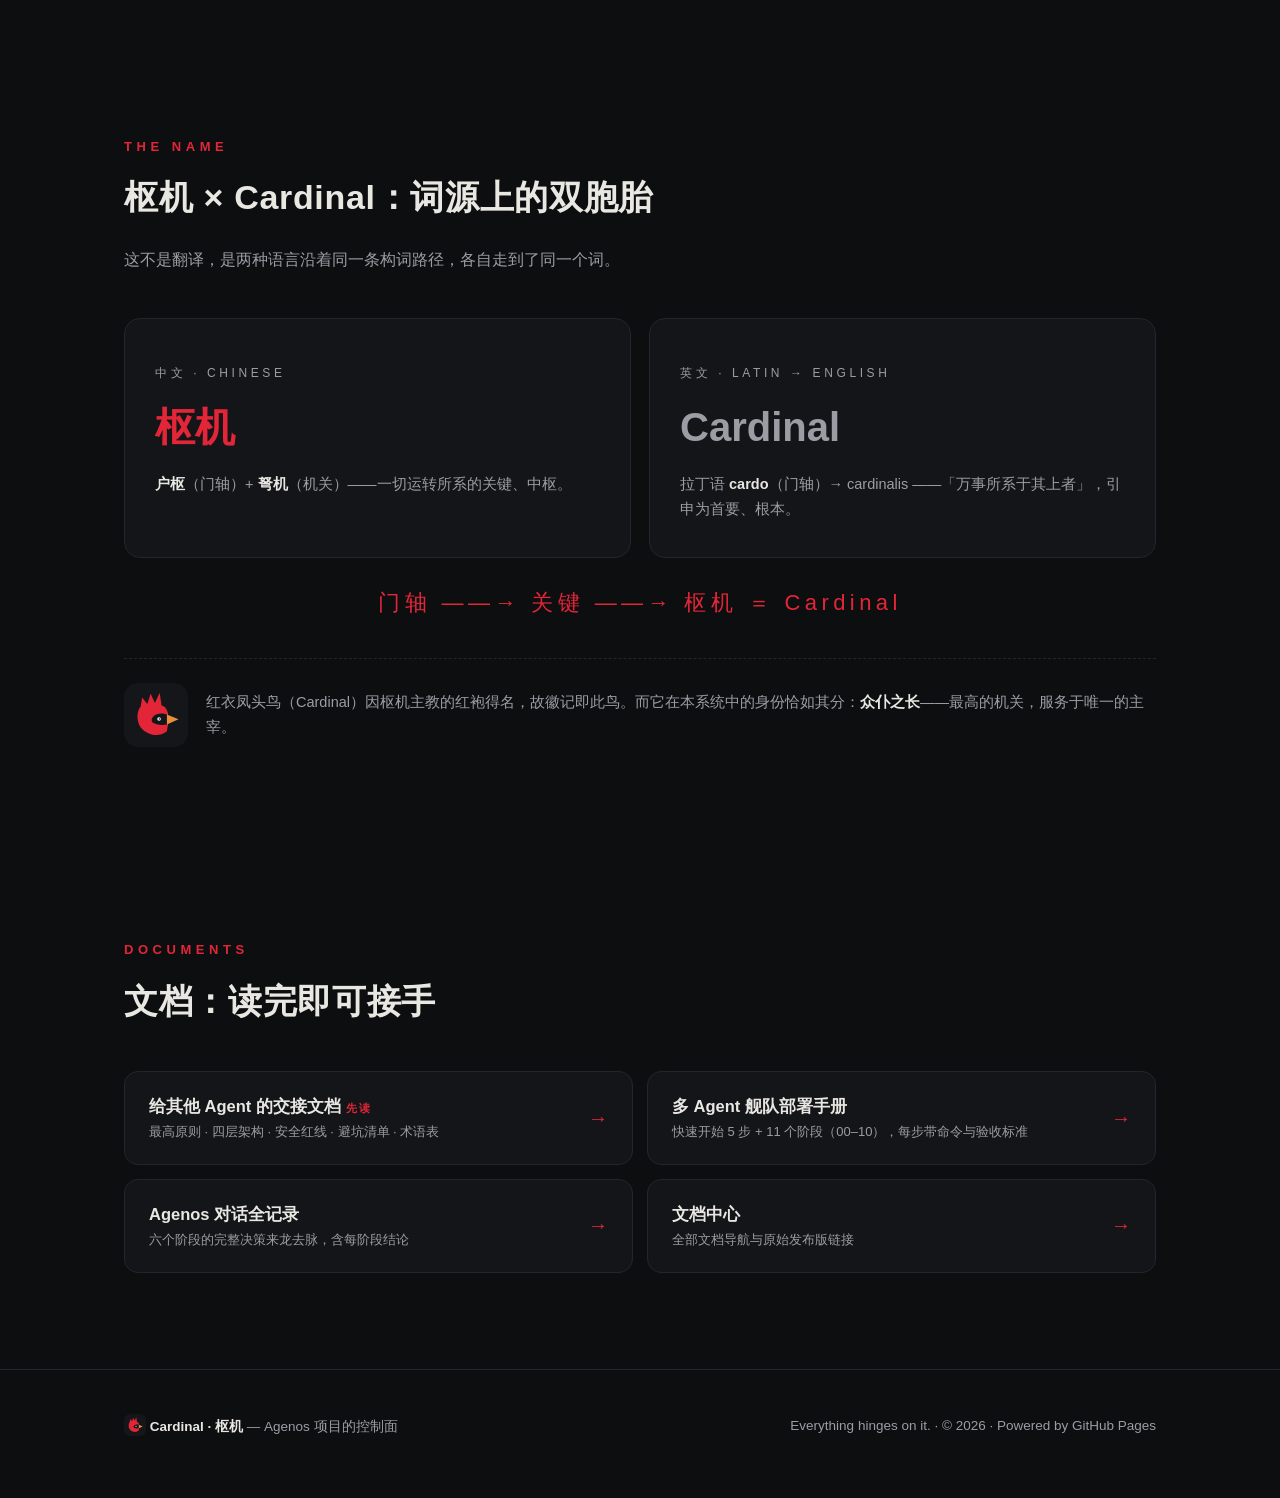
==== commit 8b3dd736: "docs: 入口架构更新——微信主线改 OpenClaw ClawBot（iLink）+ cardinal-bridge 插件，新增 Telegram 入口 - 阶段 06 重写：OpenClaw 官" ====
--- a/index.html
+++ b/index.html
@@ -152,7 +152,7 @@
     <a class="item" href="#rules">红线</a>
     <a class="item" href="#name">命名</a>
     <a class="item" href="#docs">文档</a>
-    <a class="gh" href="https://github.com/bit-cook/Cardinal" target="_blank" rel="noopener">GitHub ↗</a>
+    <a class="gh" href="https://github.com/bit-cook/cardinal-plan" target="_blank" rel="noopener">GitHub ↗</a>
   </div>
 </nav>
 
@@ -163,7 +163,7 @@
     <h1>Cardinal<span class="zh">枢机</span></h1>
     <p class="tag serif">Everything hinges on it.</p>
     <p class="tag-zh">万事，系于此枢。</p>
-    <p class="desc">把散落在各台主机上的 Agent 收进一个控制点——<b>微信下令，全局回报</b>。这个 Agent 世界只服务一个人：<b>你</b>。</p>
+    <p class="desc">把散落在各台主机上的 Agent 收进一个控制点——<b>微信 / Telegram 下令，全局回报</b>。这个 Agent 世界只服务一个人：<b>你</b>。</p>
     <div class="cta">
       <a class="btn primary" href="#arch">了解架构</a>
       <a class="btn ghost" href="docs/runbook.html">部署手册 →</a>
@@ -204,13 +204,13 @@
     <div class="layers">
       <div class="layer">
         <p class="role">入口层 · Entry</p>
-        <h3>微信 / 企业微信</h3>
+        <h3>微信 ClawBot · Telegram</h3>
         <p>你唯一的人机入口。人在哪里，指挥部就在哪里。</p>
-        <div class="tags"><span class="tag">企业微信自建应用</span><span class="tag">WebSocket 长连接</span></div>
+        <div class="tags"><span class="tag">微信 ClawBot（iLink）</span><span class="tag">Telegram 长轮询</span></div>
       </div>
       <div class="layer">
         <p class="role">网关层 · Gateway</p>
-        <h3>微信桥 · 命令路由</h3>
+        <h3>入口适配 · 命令路由</h3>
         <p>消息收发、白名单校验、命令归一、危险操作二次确认。</p>
         <div class="tags"><span class="tag">allowFrom 白名单</span><span class="tag">审计日志</span></div>
       </div>
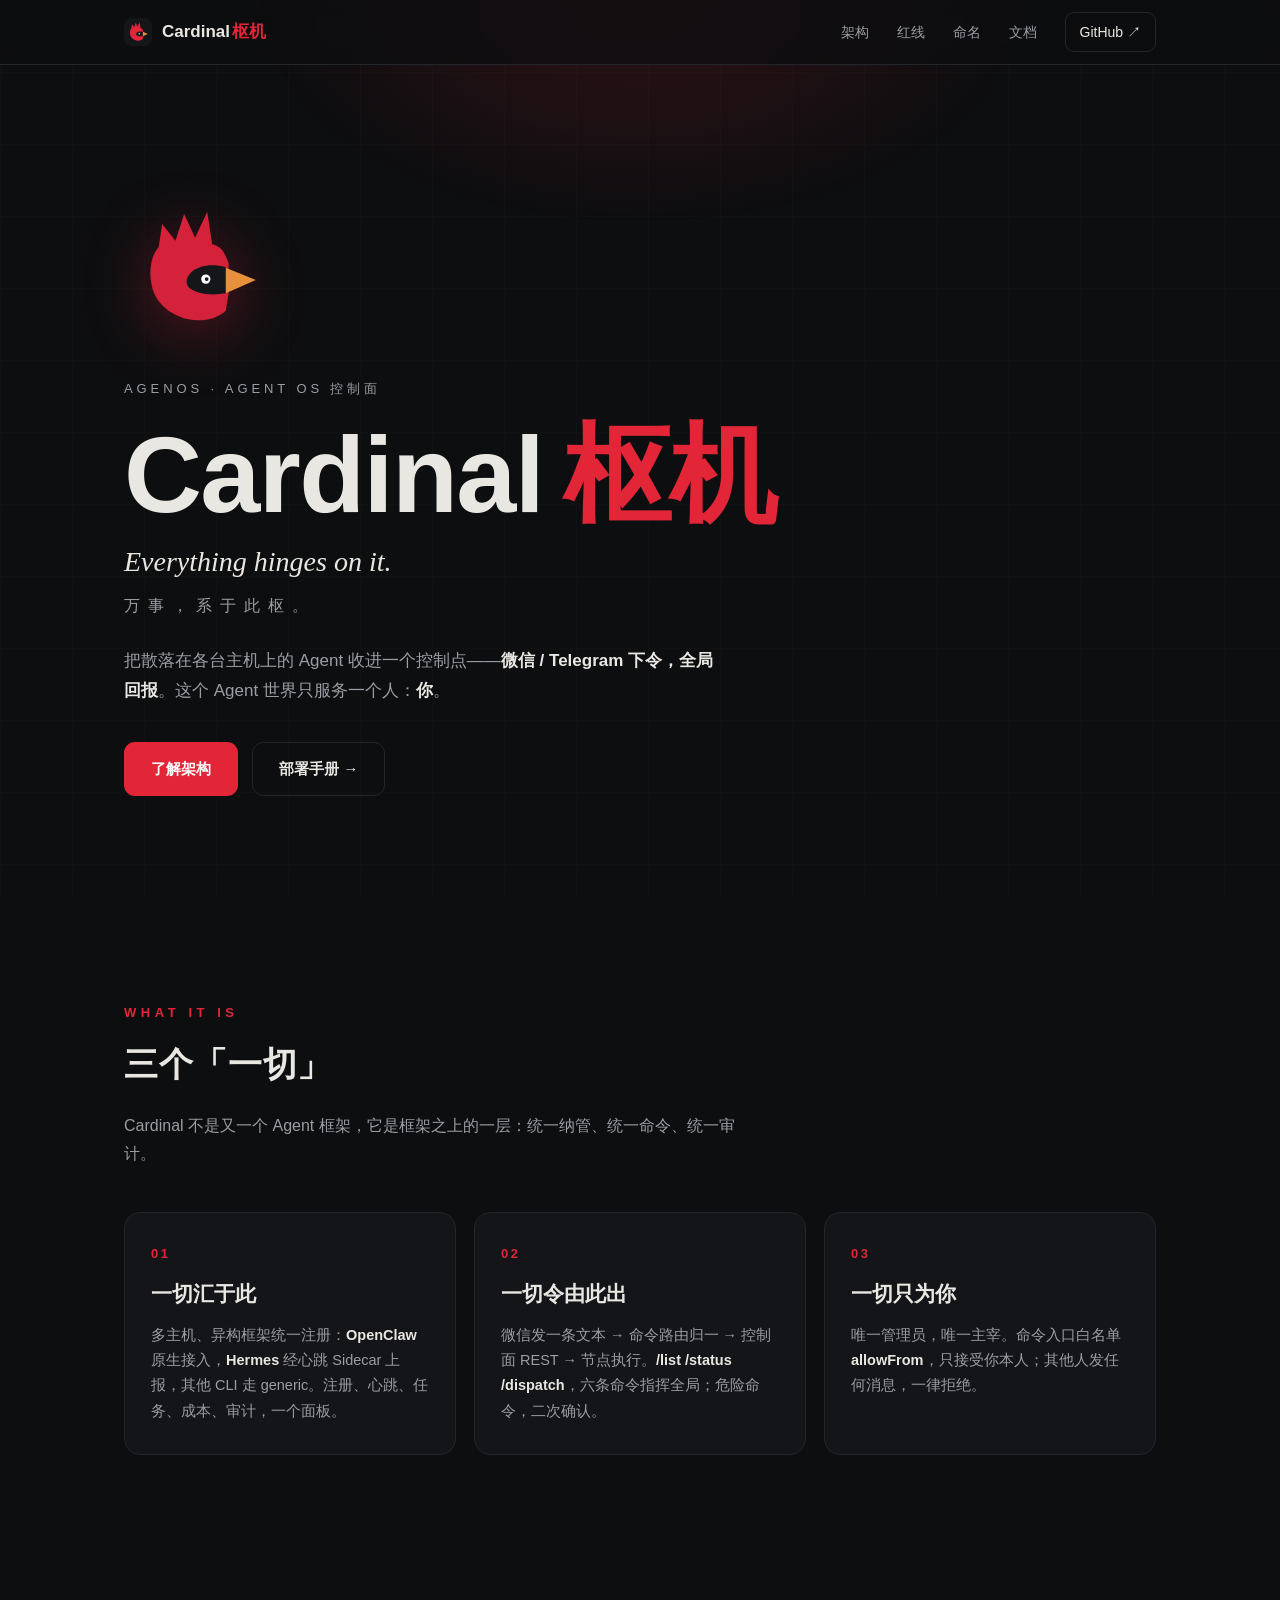
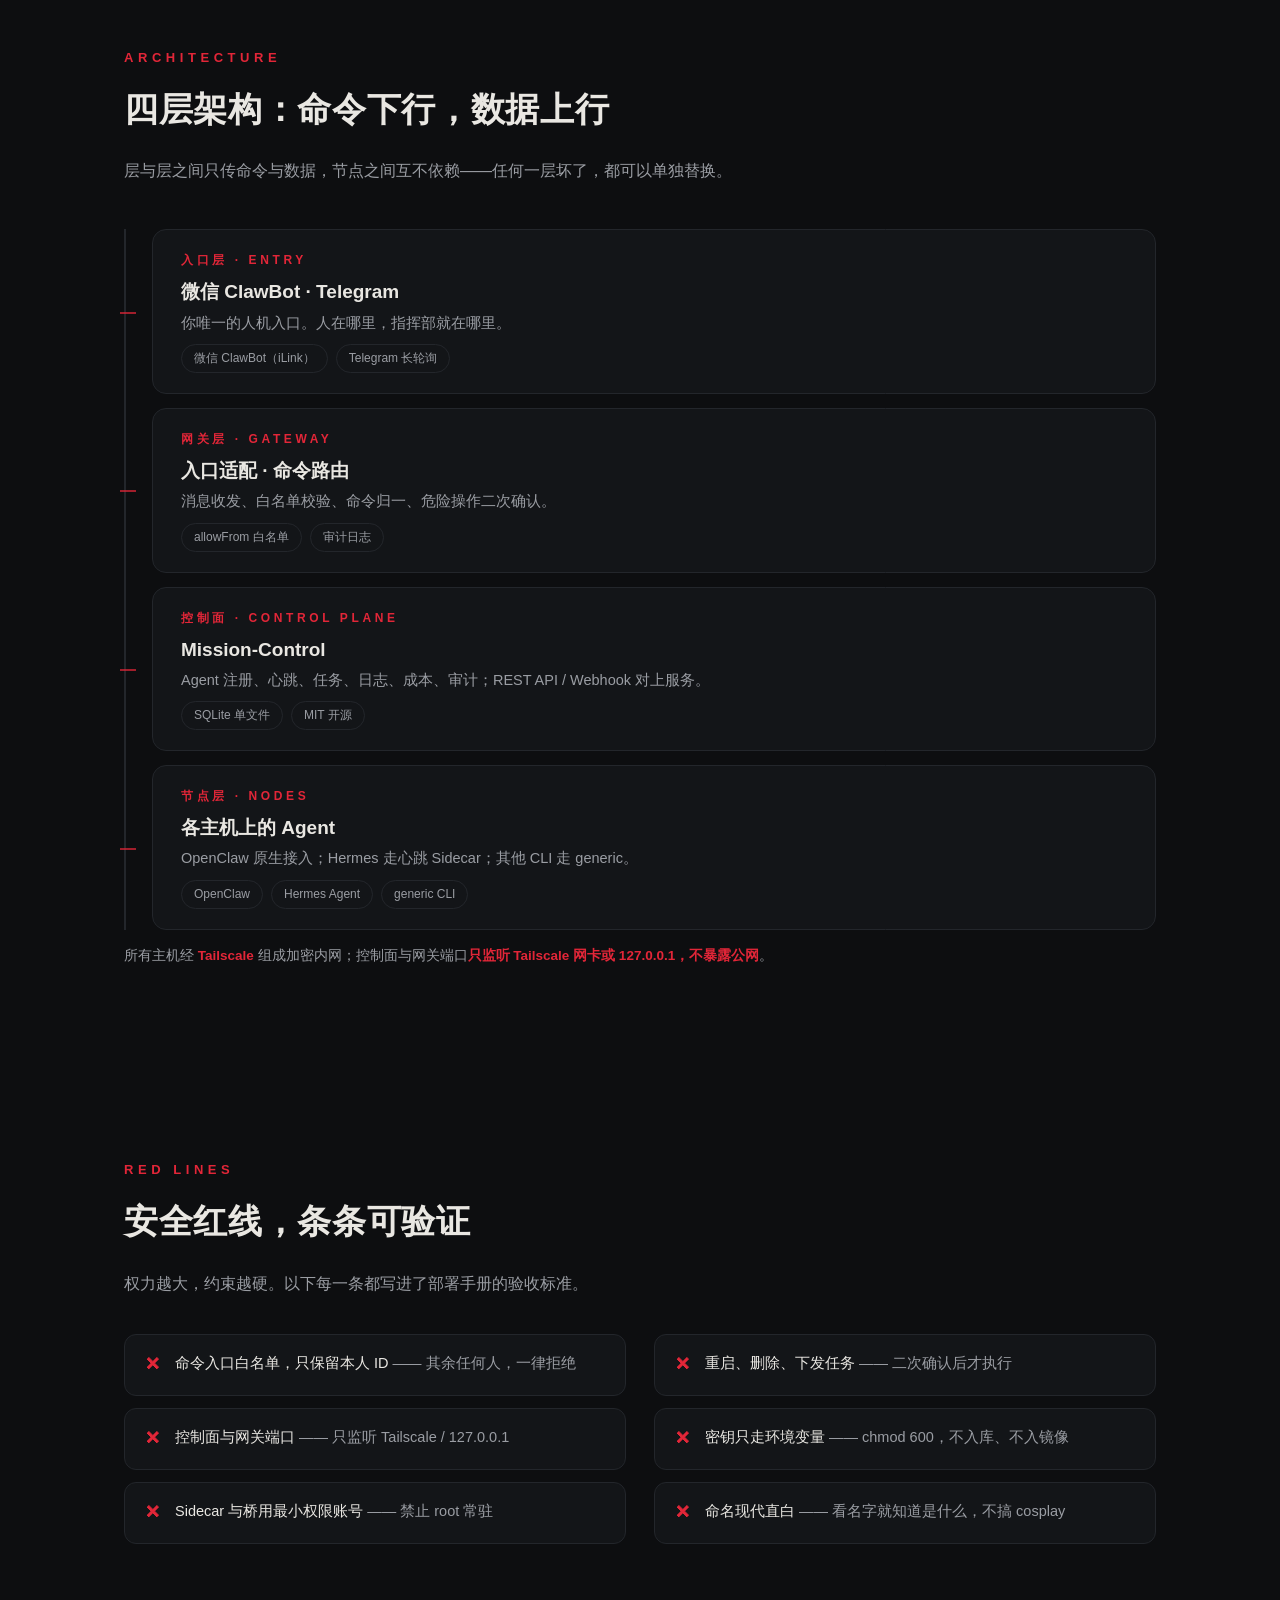
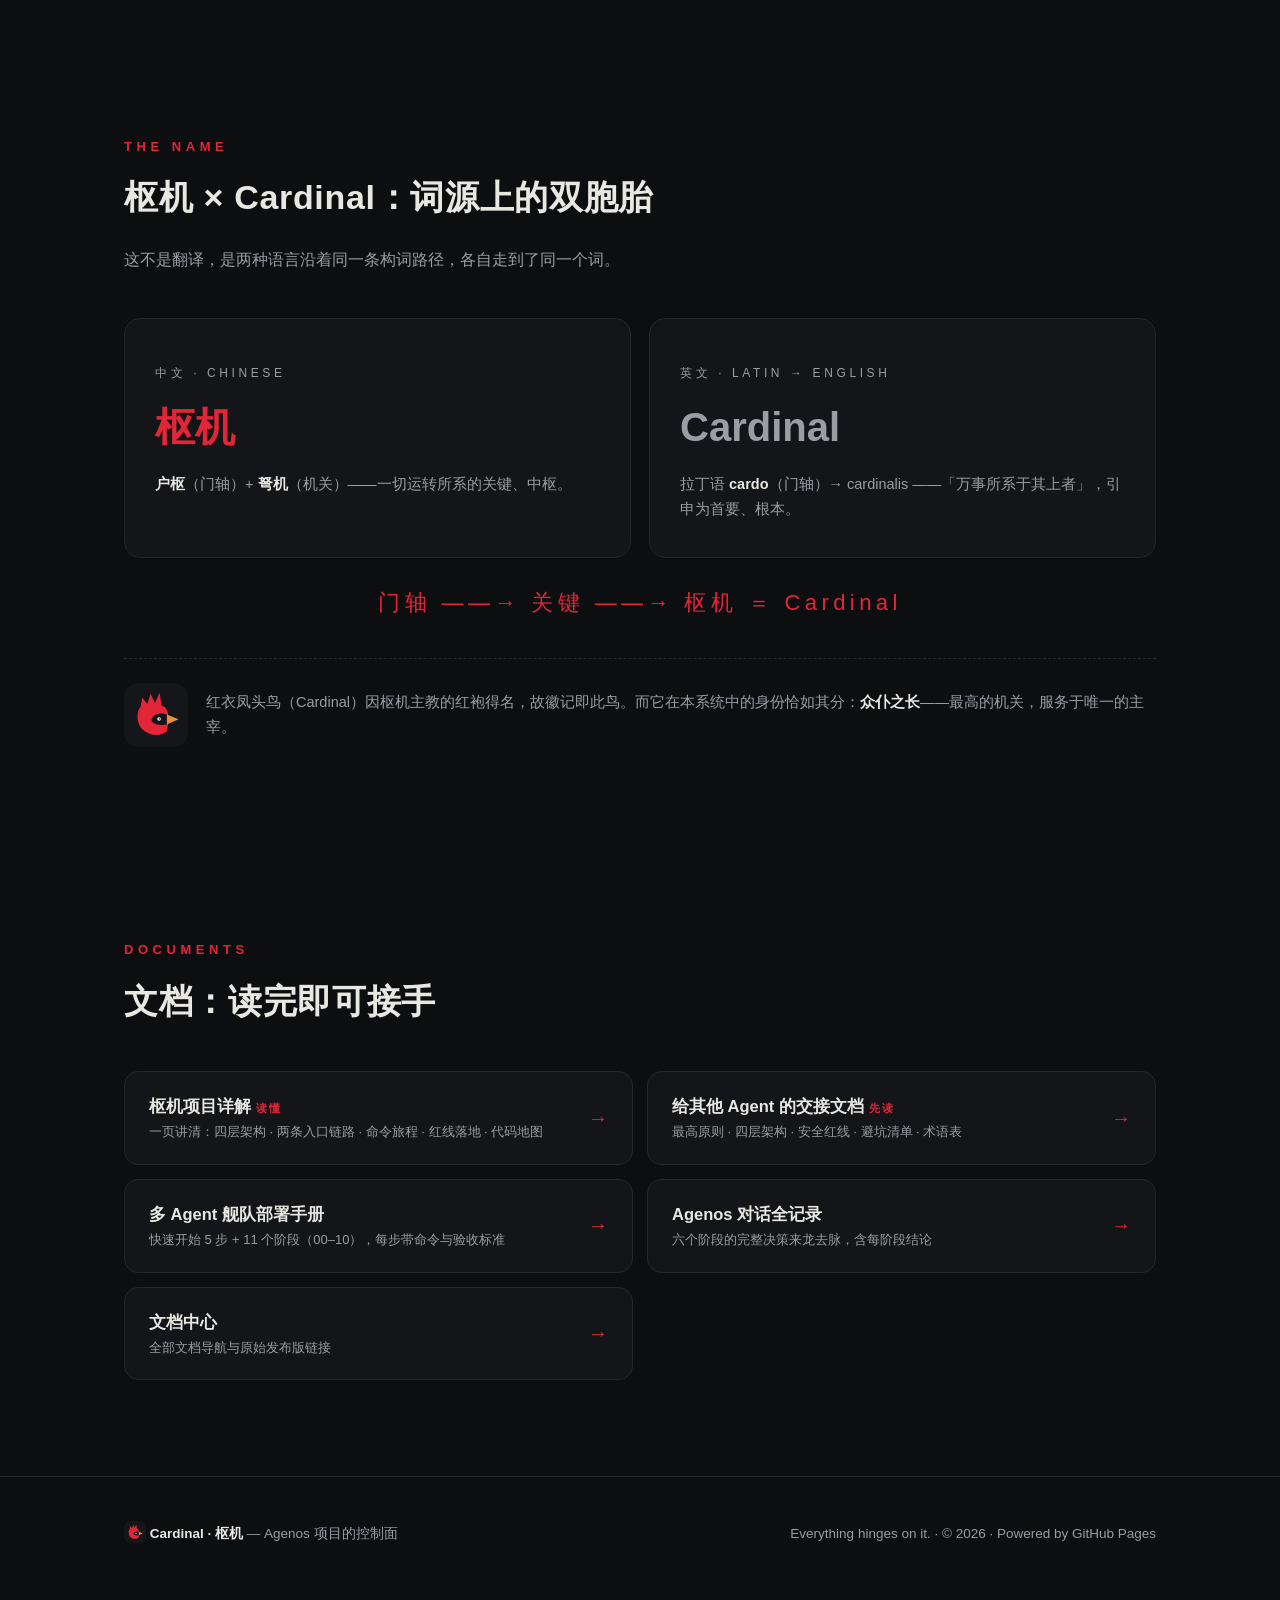
==== commit 06e4b87d: "docs: 新增《枢机项目详解》页并接入全站导航\n\n- docs/explained.html：11 节——定位、问题、四层架构流程图、微信 ClawBot / Telegram / 企微三条入口" ====
--- a/index.html
+++ b/index.html
@@ -277,6 +277,9 @@
     <p class="kicker">Documents</p>
     <h2>文档：读完即可接手</h2>
     <div class="docs">
+      <a class="doc" href="docs/explained.html">
+        <span><h4>枢机项目详解 <span style="color:var(--red);font-size:11px;letter-spacing:.2em">读懂</span></h4><p>一页讲清：四层架构 · 两条入口链路 · 命令旅程 · 红线落地 · 代码地图</p></span><span class="arrow">→</span>
+      </a>
       <a class="doc" href="docs/handover.html">
         <span><h4>给其他 Agent 的交接文档 <span style="color:var(--red);font-size:11px;letter-spacing:.2em">先读</span></h4><p>最高原则 · 四层架构 · 安全红线 · 避坑清单 · 术语表</p></span><span class="arrow">→</span>
       </a>
